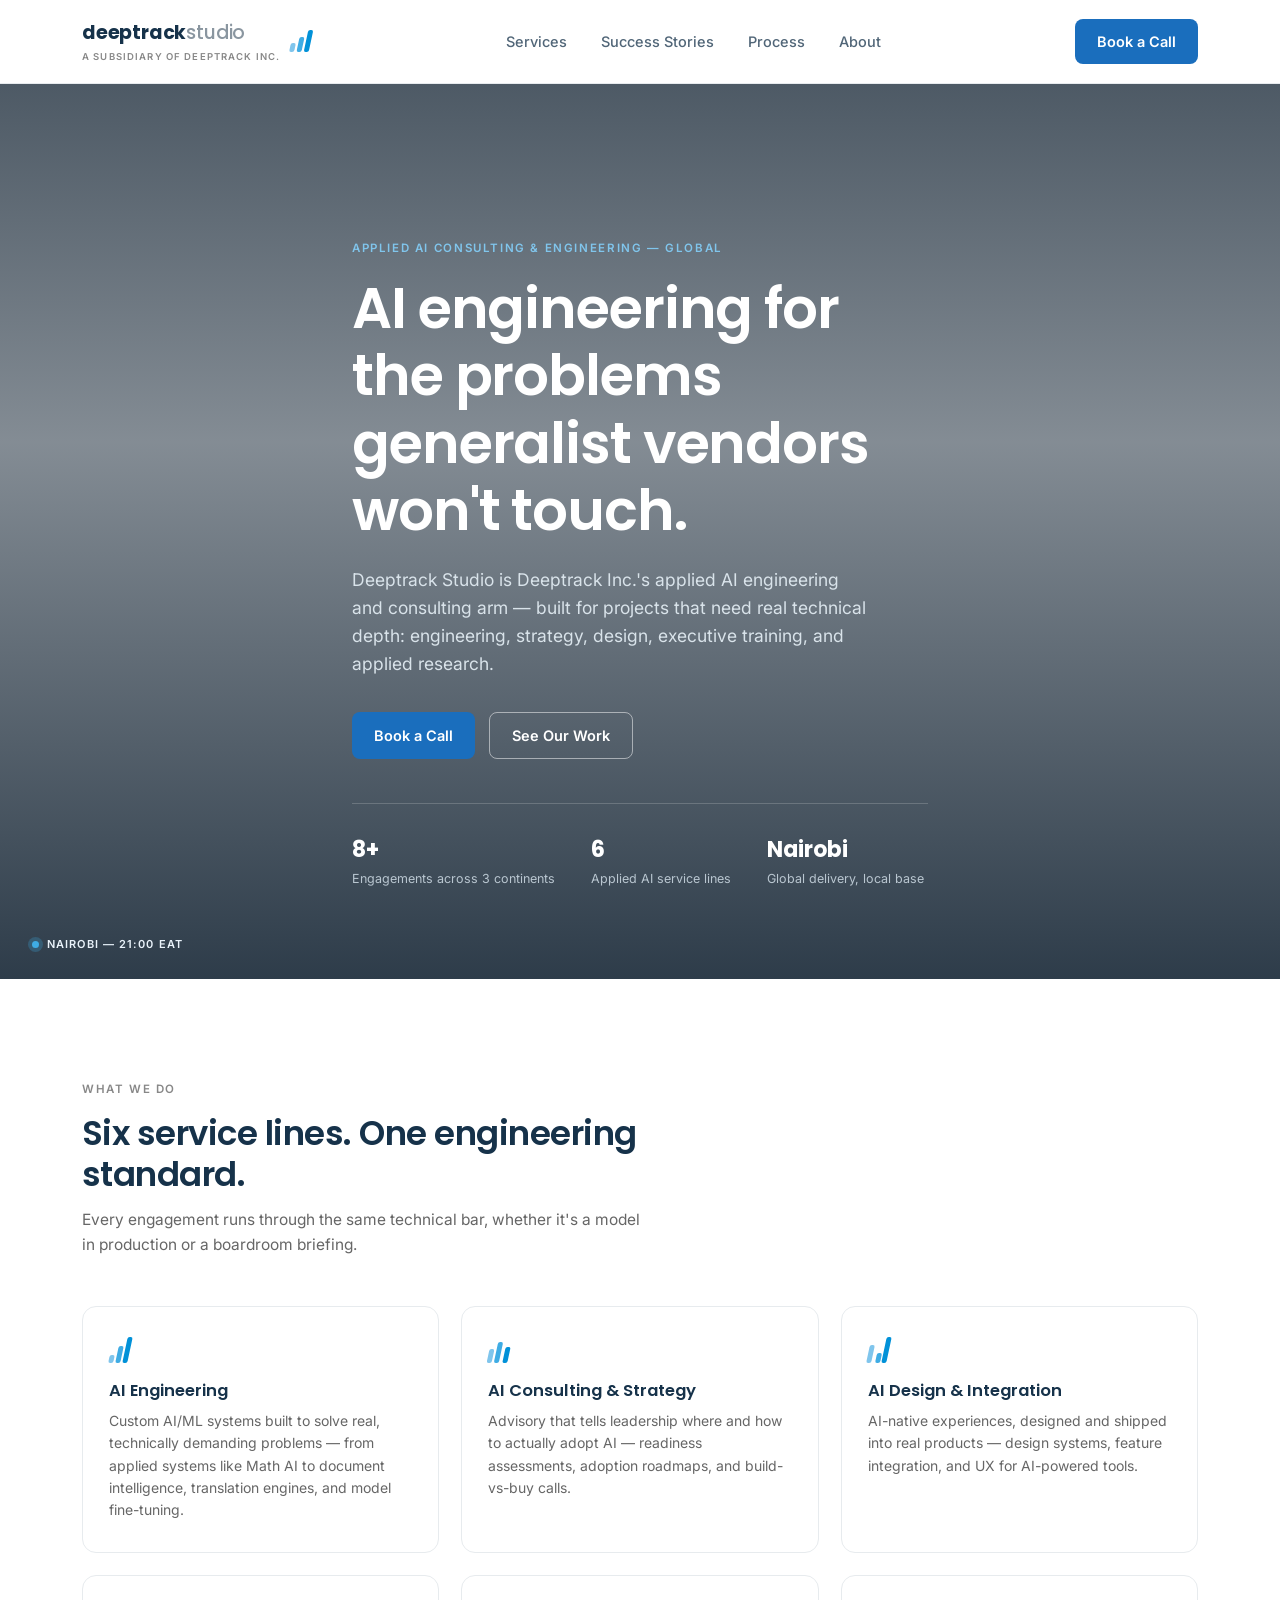
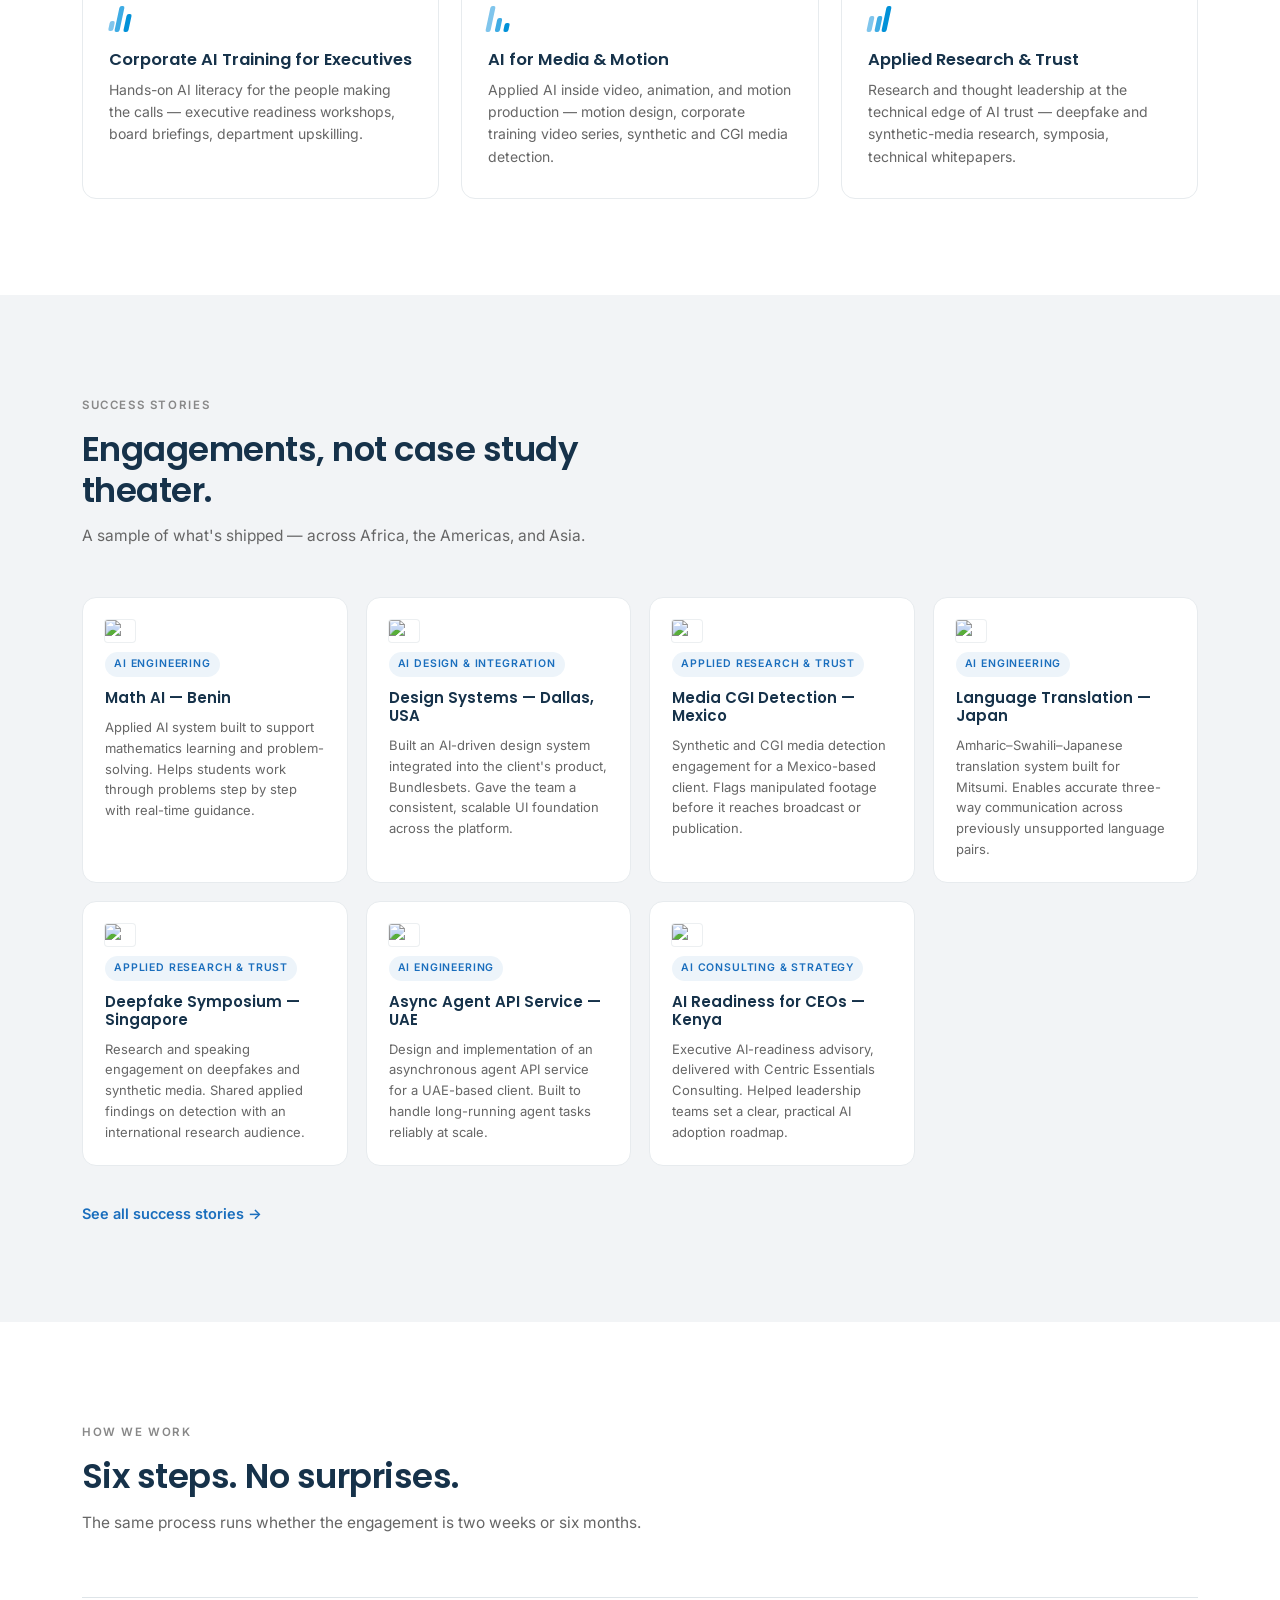
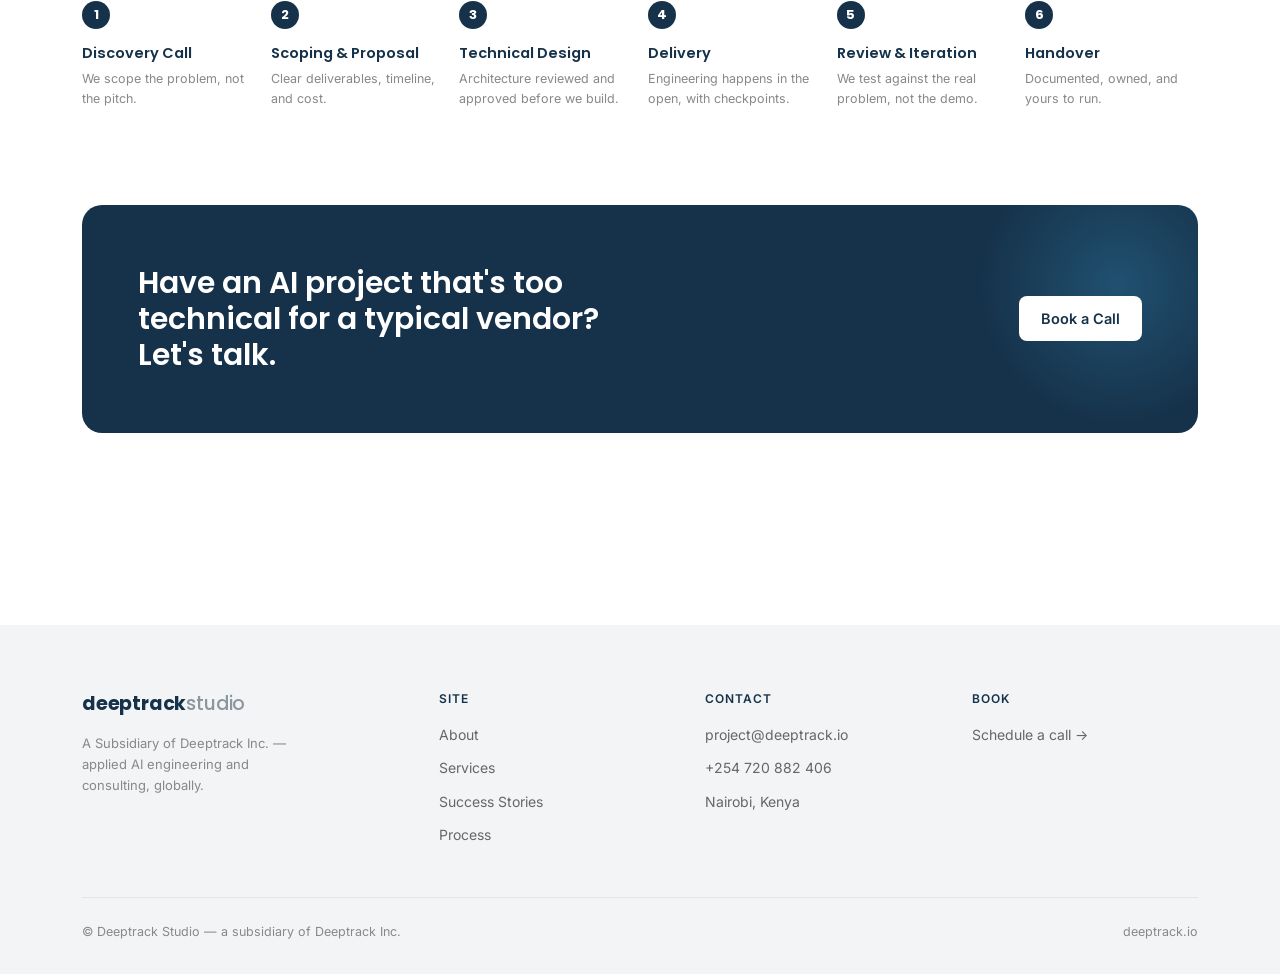
==== index.html @ 64e6440c "Initial Deeptrack Studio site" ====
<!DOCTYPE html>
<html lang="en">
<head>
<meta charset="UTF-8">
<meta name="viewport" content="width=device-width, initial-scale=1.0">
<title>Deeptrack Studio — Applied AI Engineering &amp; Consulting</title>
<link rel="icon" href="data:image/svg+xml,%3Csvg xmlns='http://www.w3.org/2000/svg'/%3E">
<link rel="preconnect" href="https://fonts.googleapis.com">
<link href="https://fonts.googleapis.com/css2?family=Poppins:wght@500;600;700&family=Inter:wght@400;500;600;700&display=swap" rel="stylesheet">
<style>
  :root{
    --navy:#16324A;
    --accent:#1A6EBD;
    --bar-light:#80C5EC;
    --bar-mid:#3FACE4;
    --bar-deep:#0191D8;
    --body-grey:#666666;
    --muted-grey:#888888;
    --tint:#F2F4F6;
    --white:#FFFFFF;
    --radius:14px;
  }
  *{box-sizing:border-box; margin:0; padding:0;}
  html{scroll-behavior:smooth;}
  body{
    font-family:'Inter', sans-serif;
    color:var(--body-grey);
    background:var(--white);
    line-height:1.6;
    -webkit-font-smoothing:antialiased;
  }
  h1,h2,h3,h4{
    font-family:'Poppins', sans-serif;
    color:var(--navy);
    font-weight:600;
    line-height:1.2;
  }
  a{color:inherit; text-decoration:none;}
  img,svg{display:block; max-width:100%;}
  .wrap{max-width:1180px; margin:0 auto; padding:0 32px;}
  .eyebrow{
    font-family:'Inter', sans-serif;
    text-transform:uppercase;
    letter-spacing:0.14em;
    font-size:11.5px;
    font-weight:600;
    color:var(--muted-grey);
  }
  section{scroll-margin-top:90px;}

  /* ===== BAR MARK — signature element ===== */
  .barmark{display:inline-flex; align-items:flex-end; gap:3px; height:22px;}
  .barmark span{width:5px; border-radius:2px; display:block; transform:skewX(-12deg);}
  .barmark span:nth-child(1){height:40%; background:var(--bar-light);}
  .barmark span:nth-child(2){height:68%; background:var(--bar-mid);}
  .barmark span:nth-child(3){height:100%; background:var(--bar-deep);}

  /* ===== NAV ===== */
  header{
    position:sticky; top:0; z-index:50;
    background:rgba(255,255,255,0.9);
    backdrop-filter:blur(10px);
    border-bottom:1px solid #E7EBEE;
  }
  nav{
    display:flex; align-items:center; justify-content:space-between;
    padding:18px 0;
  }
  .logo{display:flex; align-items:center; gap:10px;}
  .logo-text{font-family:'Poppins',sans-serif; font-size:19px; font-weight:700; color:var(--navy); letter-spacing:-0.01em;}
  .logo-text span{font-weight:500; color:#8A96A0;}
  .logo-sub{
    font-size:9.5px; font-weight:600; letter-spacing:0.12em; text-transform:uppercase;
    color:var(--muted-grey); margin-top:1px;
  }
  .logo-stack{display:flex; flex-direction:column;}
  .nav-links{display:flex; align-items:center; gap:34px;}
  .nav-links a{
    font-size:14.5px; font-weight:500; color:var(--navy); opacity:0.75;
    transition:opacity .15s ease;
  }
  .nav-links a:hover{opacity:1;}
  .btn{
    display:inline-flex; align-items:center; justify-content:center;
    padding:11px 22px; border-radius:8px; font-size:14.5px; font-weight:600;
    font-family:'Inter',sans-serif; cursor:pointer; transition:all .15s ease; white-space:nowrap;
  }
  .btn-primary{background:var(--accent); color:#fff;}
  .btn-primary:hover{background:#155a99;}
  .btn-ghost{background:transparent; color:var(--navy); border:1.5px solid #D3DAE0;}
  .btn-ghost:hover{border-color:var(--accent); color:var(--accent);}
  .btn-on-navy{background:var(--white); color:var(--navy);}
  .btn-on-navy:hover{background:var(--bar-light);}

  /* ===== HERO ===== */
  .hero{
    position:relative; overflow:hidden;
    min-height:88vh;
    display:flex; align-items:center;
    padding:150px 0 90px;
  }
  .hero-bg-video{
    position:absolute; inset:0; width:100%; height:100%;
    object-fit:cover; z-index:0;
  }
  .hero-overlay{
    position:absolute; inset:0; z-index:1;
    background:linear-gradient(180deg, rgba(9,26,42,0.72) 0%, rgba(9,26,42,0.5) 40%, rgba(9,26,42,0.85) 100%);
  }
  .hero-content{position:relative; z-index:2; max-width:640px;}
  .hero .eyebrow{color:var(--bar-light);}
  .hero h1{
    font-size:clamp(34px, 4.4vw, 56px);
    letter-spacing:-0.02em;
    margin:16px 0 22px;
    color:#FFFFFF;
  }
  .hero p.lede{
    font-size:17.5px; color:#D9E3EA; max-width:520px; margin-bottom:34px;
  }
  .hero-ctas{display:flex; gap:14px; margin-bottom:44px;}
  .hero-stats{display:flex; gap:36px; padding-top:28px; border-top:1px solid rgba(255,255,255,0.18);}
  .hero-stats div{display:flex; flex-direction:column;}
  .hero-stats strong{font-family:'Poppins',sans-serif; font-size:22px; color:#FFFFFF; font-weight:700;}
  .hero-stats span{font-size:12.5px; color:#B9C6D0; margin-top:2px;}
  .hero .btn-ghost{border-color:rgba(255,255,255,0.5); color:#FFFFFF;}
  .hero .btn-ghost:hover{border-color:var(--bar-light); color:var(--bar-light);}

  .signal-caption{
    position:absolute; left:32px; bottom:26px; z-index:2;
    display:flex; align-items:center; gap:8px;
  }
  .signal-caption .dot{
    width:7px; height:7px; border-radius:50%; background:#3FACE4;
    box-shadow:0 0 0 4px rgba(63,172,228,0.25);
  }
  .signal-caption span{
    font-family:'Inter',sans-serif; font-size:11px; font-weight:600; letter-spacing:0.1em;
    color:#EAF3FB; text-transform:uppercase;
  }

  /* ===== SECTION HEADERS ===== */
  .section-head{max-width:560px; margin-bottom:48px;}
  .section-head h2{font-size:clamp(26px,3vw,34px); margin-top:12px; letter-spacing:-0.015em;}
  .section-head p{font-size:15.5px; color:var(--body-grey); margin-top:14px;}
  .section-pad{padding:96px 0;}
  .bg-tint{background:var(--tint);}

  /* ===== SERVICES ===== */
  .services-grid{
    display:grid; grid-template-columns:repeat(3, 1fr); gap:22px;
  }
  .service-card{
    background:var(--white); border:1px solid #E7EBEE; border-radius:var(--radius);
    padding:30px 26px; transition:transform .18s ease, box-shadow .18s ease, border-color .18s ease;
  }
  .service-card:hover{
    transform:translateY(-3px);
    box-shadow:0 16px 30px -18px rgba(22,50,74,0.25);
    border-color:#D3DAE0;
  }
  .service-card .barmark{height:26px; margin-bottom:18px;}
  .service-card h3{font-size:16.5px; margin-bottom:9px;}
  .service-card p{font-size:14px; color:var(--body-grey);}

  /* ===== SUCCESS STORIES STRIP ===== */
  .stories-strip{
    display:grid; grid-template-columns:repeat(auto-fit, minmax(210px,1fr)); gap:18px;
  }
  .story-card{
    background:var(--white); border-radius:var(--radius); border:1px solid #E7EBEE;
    padding:22px; display:flex; flex-direction:column; gap:10px;
  }
  .story-flag{display:flex; align-items:center;}
  .story-flag img{
    width:30px; height:22px; object-fit:cover; border-radius:3px;
    box-shadow:0 0 0 1px rgba(22,50,74,0.08);
  }
  .story-tag{
    font-size:10.5px; font-weight:600; text-transform:uppercase; letter-spacing:0.08em;
    color:var(--accent); background:rgba(26,110,189,0.08); padding:4px 9px; border-radius:20px;
    display:inline-block; width:fit-content;
  }
  .story-card h4{font-size:15px; margin-top:2px;}
  .story-card p{font-size:13px; color:var(--body-grey);}
  .stories-link{
    display:inline-flex; align-items:center; gap:6px; margin-top:36px;
    font-size:14.5px; font-weight:600; color:var(--accent);
  }

  /* ===== PROCESS ===== */
  .process-strip{
    display:grid; grid-template-columns:repeat(6,1fr); gap:16px;
  }
  .process-step{position:relative; padding-top:18px;}
  .process-step .num{
    font-family:'Poppins',sans-serif; font-weight:700; font-size:13px; color:var(--white);
    background:var(--navy); width:28px; height:28px; border-radius:50%;
    display:flex; align-items:center; justify-content:center; margin-bottom:16px;
  }
  .process-step h4{font-size:14.5px; margin-bottom:6px;}
  .process-step p{font-size:12.5px; color:var(--muted-grey);}
  .process-track{
    position:relative;
  }
  .process-track::before{
    content:''; position:absolute; top:14px; left:0; right:0; height:1px; background:#DEE4E8;
  }

  /* ===== CLOSING CTA ===== */
  .cta-band{
    background:var(--navy); border-radius:20px; padding:60px 56px;
    display:flex; align-items:center; justify-content:space-between; gap:32px;
    position:relative; overflow:hidden;
  }
  .cta-band::after{
    content:''; position:absolute; right:-60px; top:-60px; width:280px; height:280px;
    background:radial-gradient(circle, rgba(63,172,228,0.25), transparent 70%);
  }
  .cta-band h2{color:#fff; font-size:clamp(22px,2.6vw,30px); max-width:520px; position:relative; z-index:1;}
  .cta-band .btn{position:relative; z-index:1; flex-shrink:0;}

  /* ===== FOOTER ===== */
  footer{background:var(--tint); padding:64px 0 32px; margin-top:96px;}
  .footer-grid{
    display:grid; grid-template-columns:1.4fr 1fr 1fr 1fr; gap:40px; padding-bottom:40px;
  }
  .footer-col h5{
    font-size:12px; font-weight:600; color:var(--navy); text-transform:uppercase; letter-spacing:0.08em; margin-bottom:16px;
  }
  .footer-col a{display:block; font-size:14px; color:var(--body-grey); margin-bottom:11px;}
  .footer-col a:hover{color:var(--accent);}
  .footer-tagline{font-size:13px; color:var(--muted-grey); margin-top:14px; max-width:220px;}
  .footer-bottom{
    border-top:1px solid #E1E6EA; padding-top:24px; display:flex; justify-content:space-between;
    font-size:12.5px; color:var(--muted-grey);
  }

  @media (max-width:900px){
    .hero{min-height:640px; padding:120px 0 70px;}
    .services-grid{grid-template-columns:repeat(2,1fr);}
    .stories-strip{grid-template-columns:repeat(2,1fr);}
    .process-strip{grid-template-columns:repeat(3,1fr); row-gap:32px;}
    .process-track::before{display:none;}
    .footer-grid{grid-template-columns:1fr 1fr;}
    .nav-links{display:none;}
  }
  @media (max-width:560px){
    .services-grid, .stories-strip{grid-template-columns:1fr;}
    .process-strip{grid-template-columns:1fr 1fr;}
    .cta-band{flex-direction:column; text-align:left; padding:44px 30px;}
    .hero-stats{flex-wrap:wrap; row-gap:18px;}
    .footer-grid{grid-template-columns:1fr;}
    .footer-bottom{flex-direction:column; gap:8px;}
  }
</style>
</head>
<body>

<header>
  <div class="wrap">
    <nav>
      <div class="logo">
        <div class="logo-stack">
          <div class="logo-text">deeptrack<span>studio</span></div>
          <div class="logo-sub">A Subsidiary of Deeptrack Inc.</div>
        </div>
        <span class="barmark"><span></span><span></span><span></span></span>
      </div>
      <div class="nav-links">
        <a href="#services">Services</a>
        <a href="#stories">Success Stories</a>
        <a href="#process">Process</a>
        <a href="#about">About</a>
      </div>
      <a href="#" class="btn btn-primary">Book a Call</a>
    </nav>
  </div>
</header>

<section class="hero">
  <video class="hero-bg-video" autoplay muted loop playsinline>
    <source src="assets/Elodin.mp4" type="video/mp4">
  </video>
  <div class="hero-overlay"></div>

  <div class="wrap hero-content">
    <span class="eyebrow">Applied AI Consulting &amp; Engineering — Global</span>
    <h1>AI engineering for the problems generalist vendors won't touch.</h1>
    <p class="lede">Deeptrack Studio is Deeptrack Inc.'s applied AI engineering and consulting arm — built for projects that need real technical depth: engineering, strategy, design, executive training, and applied research.</p>
    <div class="hero-ctas">
      <a href="#" class="btn btn-primary">Book a Call</a>
      <a href="#stories" class="btn btn-ghost">See Our Work</a>
    </div>
    <div class="hero-stats">
      <div><strong>8+</strong><span>Engagements across 3 continents</span></div>
      <div><strong>6</strong><span>Applied AI service lines</span></div>
      <div><strong>Nairobi</strong><span>Global delivery, local base</span></div>
    </div>
  </div>

  <div class="signal-caption">
    <span class="dot"></span>
    <span>Nairobi — 21:00 EAT</span>
  </div>
</section>

<section id="services" class="section-pad">
  <div class="wrap">
    <div class="section-head">
      <span class="eyebrow">What We Do</span>
      <h2>Six service lines. One engineering standard.</h2>
      <p>Every engagement runs through the same technical bar, whether it's a model in production or a boardroom briefing.</p>
    </div>
    <div class="services-grid">

      <div class="service-card">
        <span class="barmark" style="height:26px;"><span style="height:30%"></span><span style="height:65%"></span><span style="height:100%"></span></span>
        <h3>AI Engineering</h3>
        <p>Custom AI/ML systems built to solve real, technically demanding problems — from applied systems like Math AI to document intelligence, translation engines, and model fine-tuning.</p>
      </div>

      <div class="service-card">
        <span class="barmark" style="height:26px;"><span style="height:55%"></span><span style="height:80%"></span><span style="height:60%"></span></span>
        <h3>AI Consulting &amp; Strategy</h3>
        <p>Advisory that tells leadership where and how to actually adopt AI — readiness assessments, adoption roadmaps, and build-vs-buy calls.</p>
      </div>

      <div class="service-card">
        <span class="barmark" style="height:26px;"><span style="height:70%"></span><span style="height:40%"></span><span style="height:100%"></span></span>
        <h3>AI Design &amp; Integration</h3>
        <p>AI-native experiences, designed and shipped into real products — design systems, feature integration, and UX for AI-powered tools.</p>
      </div>

      <div class="service-card">
        <span class="barmark" style="height:26px;"><span style="height:40%"></span><span style="height:100%"></span><span style="height:70%"></span></span>
        <h3>Corporate AI Training for Executives</h3>
        <p>Hands-on AI literacy for the people making the calls — executive readiness workshops, board briefings, department upskilling.</p>
      </div>

      <div class="service-card">
        <span class="barmark" style="height:26px;"><span style="height:100%"></span><span style="height:55%"></span><span style="height:35%"></span></span>
        <h3>AI for Media &amp; Motion</h3>
        <p>Applied AI inside video, animation, and motion production — motion design, corporate training video series, synthetic and CGI media detection.</p>
      </div>

      <div class="service-card">
        <span class="barmark" style="height:26px;"><span style="height:60%"></span><span style="height:60%"></span><span style="height:100%"></span></span>
        <h3>Applied Research &amp; Trust</h3>
        <p>Research and thought leadership at the technical edge of AI trust — deepfake and synthetic-media research, symposia, technical whitepapers.</p>
      </div>

    </div>
  </div>
</section>

<section id="stories" class="section-pad bg-tint">
  <div class="wrap">
    <div class="section-head">
      <span class="eyebrow">Success Stories</span>
      <h2>Engagements, not case study theater.</h2>
      <p>A sample of what's shipped — across Africa, the Americas, and Asia.</p>
    </div>
    <div class="stories-strip">

      <div class="story-card">
        <span class="story-flag"><img src="https://flagcdn.com/60x45/bj.png" alt="Benin flag"></span>
        <span class="story-tag">AI Engineering</span>
        <h4>Math AI — Benin</h4>
        <p>Applied AI system built to support mathematics learning and problem-solving. Helps students work through problems step by step with real-time guidance.</p>
      </div>

      <div class="story-card">
        <span class="story-flag"><img src="https://flagcdn.com/60x45/us.png" alt="United States flag"></span>
        <span class="story-tag">AI Design &amp; Integration</span>
        <h4>Design Systems — Dallas, USA</h4>
        <p>Built an AI-driven design system integrated into the client's product, Bundlesbets. Gave the team a consistent, scalable UI foundation across the platform.</p>
      </div>

      <div class="story-card">
        <span class="story-flag"><img src="https://flagcdn.com/60x45/mx.png" alt="Mexico flag"></span>
        <span class="story-tag">Applied Research &amp; Trust</span>
        <h4>Media CGI Detection — Mexico</h4>
        <p>Synthetic and CGI media detection engagement for a Mexico-based client. Flags manipulated footage before it reaches broadcast or publication.</p>
      </div>

      <div class="story-card">
        <span class="story-flag"><img src="https://flagcdn.com/60x45/jp.png" alt="Japan flag"></span>
        <span class="story-tag">AI Engineering</span>
        <h4>Language Translation — Japan</h4>
        <p>Amharic–Swahili–Japanese translation system built for Mitsumi. Enables accurate three-way communication across previously unsupported language pairs.</p>
      </div>

      <div class="story-card">
        <span class="story-flag"><img src="https://flagcdn.com/60x45/sg.png" alt="Singapore flag"></span>
        <span class="story-tag">Applied Research &amp; Trust</span>
        <h4>Deepfake Symposium — Singapore</h4>
        <p>Research and speaking engagement on deepfakes and synthetic media. Shared applied findings on detection with an international research audience.</p>
      </div>

      <div class="story-card">
        <span class="story-flag"><img src="https://flagcdn.com/60x45/ae.png" alt="United Arab Emirates flag"></span>
        <span class="story-tag">AI Engineering</span>
        <h4>Async Agent API Service — UAE</h4>
        <p>Design and implementation of an asynchronous agent API service for a UAE-based client. Built to handle long-running agent tasks reliably at scale.</p>
      </div>

      <div class="story-card">
        <span class="story-flag"><img src="https://flagcdn.com/60x45/ke.png" alt="Kenya flag"></span>
        <span class="story-tag">AI Consulting &amp; Strategy</span>
        <h4>AI Readiness for CEOs — Kenya</h4>
        <p>Executive AI-readiness advisory, delivered with Centric Essentials Consulting. Helped leadership teams set a clear, practical AI adoption roadmap.</p>
      </div>

    </div>
    <a href="#" class="stories-link">See all success stories →</a>
  </div>
</section>

<section id="process" class="section-pad">
  <div class="wrap">
    <div class="section-head">
      <span class="eyebrow">How We Work</span>
      <h2>Six steps. No surprises.</h2>
      <p>The same process runs whether the engagement is two weeks or six months.</p>
    </div>
    <div class="process-strip process-track">
      <div class="process-step"><div class="num">1</div><h4>Discovery Call</h4><p>We scope the problem, not the pitch.</p></div>
      <div class="process-step"><div class="num">2</div><h4>Scoping &amp; Proposal</h4><p>Clear deliverables, timeline, and cost.</p></div>
      <div class="process-step"><div class="num">3</div><h4>Technical Design</h4><p>Architecture reviewed and approved before we build.</p></div>
      <div class="process-step"><div class="num">4</div><h4>Delivery</h4><p>Engineering happens in the open, with checkpoints.</p></div>
      <div class="process-step"><div class="num">5</div><h4>Review &amp; Iteration</h4><p>We test against the real problem, not the demo.</p></div>
      <div class="process-step"><div class="num">6</div><h4>Handover</h4><p>Documented, owned, and yours to run.</p></div>
    </div>
  </div>
</section>

<section class="section-pad" style="padding-top:0;">
  <div class="wrap">
    <div class="cta-band">
      <h2>Have an AI project that's too technical for a typical vendor? Let's talk.</h2>
      <a href="#" class="btn btn-on-navy">Book a Call</a>
    </div>
  </div>
</section>

<footer>
  <div class="wrap">
    <div class="footer-grid">
      <div class="footer-col">
        <div class="logo-text">deeptrack<span>studio</span></div>
        <p class="footer-tagline">A Subsidiary of Deeptrack Inc. — applied AI engineering and consulting, globally.</p>
      </div>
      <div class="footer-col">
        <h5>Site</h5>
        <a href="#about">About</a>
        <a href="#services">Services</a>
        <a href="#stories">Success Stories</a>
        <a href="#process">Process</a>
      </div>
      <div class="footer-col">
        <h5>Contact</h5>
        <a href="mailto:project@deeptrack.io">project@deeptrack.io</a>
        <a href="tel:+254720882406">+254 720 882 406</a>
        <a href="#">Nairobi, Kenya</a>
      </div>
      <div class="footer-col">
        <h5>Book</h5>
        <a href="#">Schedule a call →</a>
      </div>
    </div>
    <div class="footer-bottom">
      <span>© Deeptrack Studio — a subsidiary of Deeptrack Inc.</span>
      <span>deeptrack.io</span>
    </div>
  </div>
</footer>

</body>
</html>
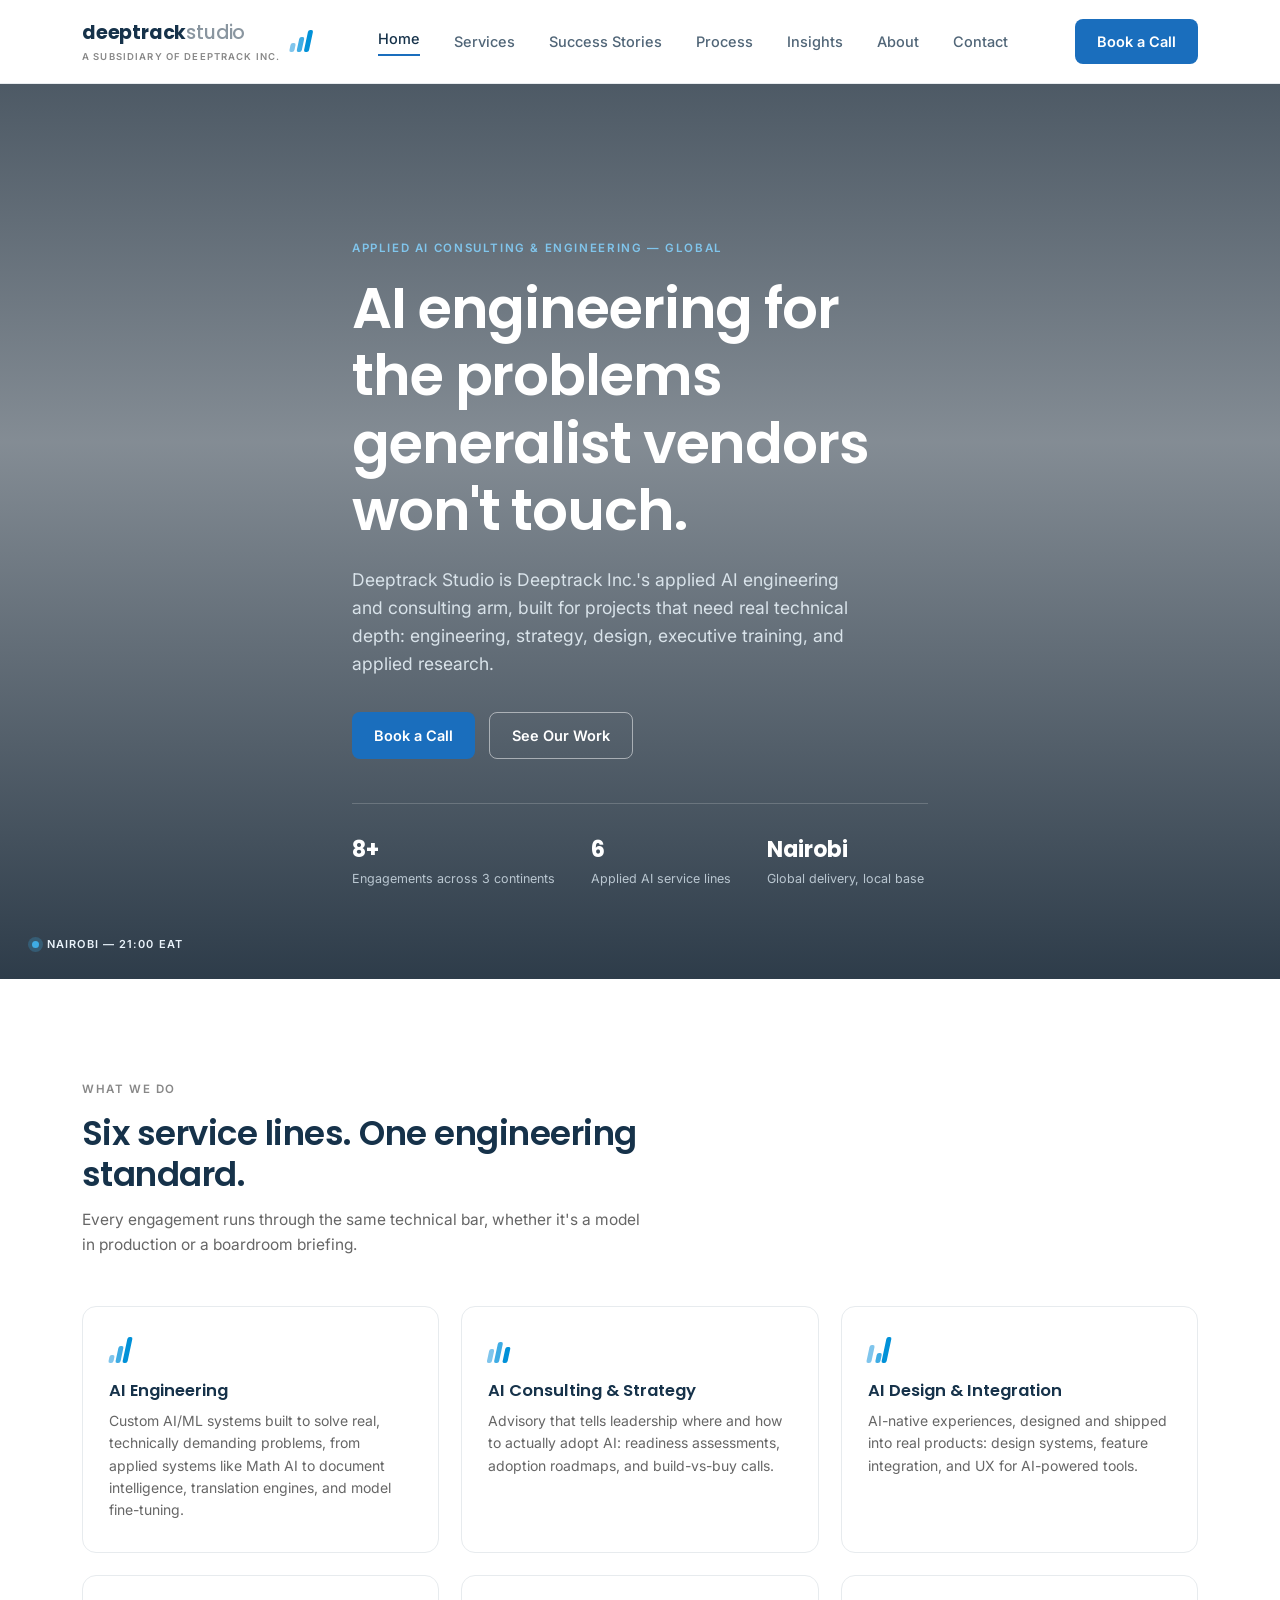
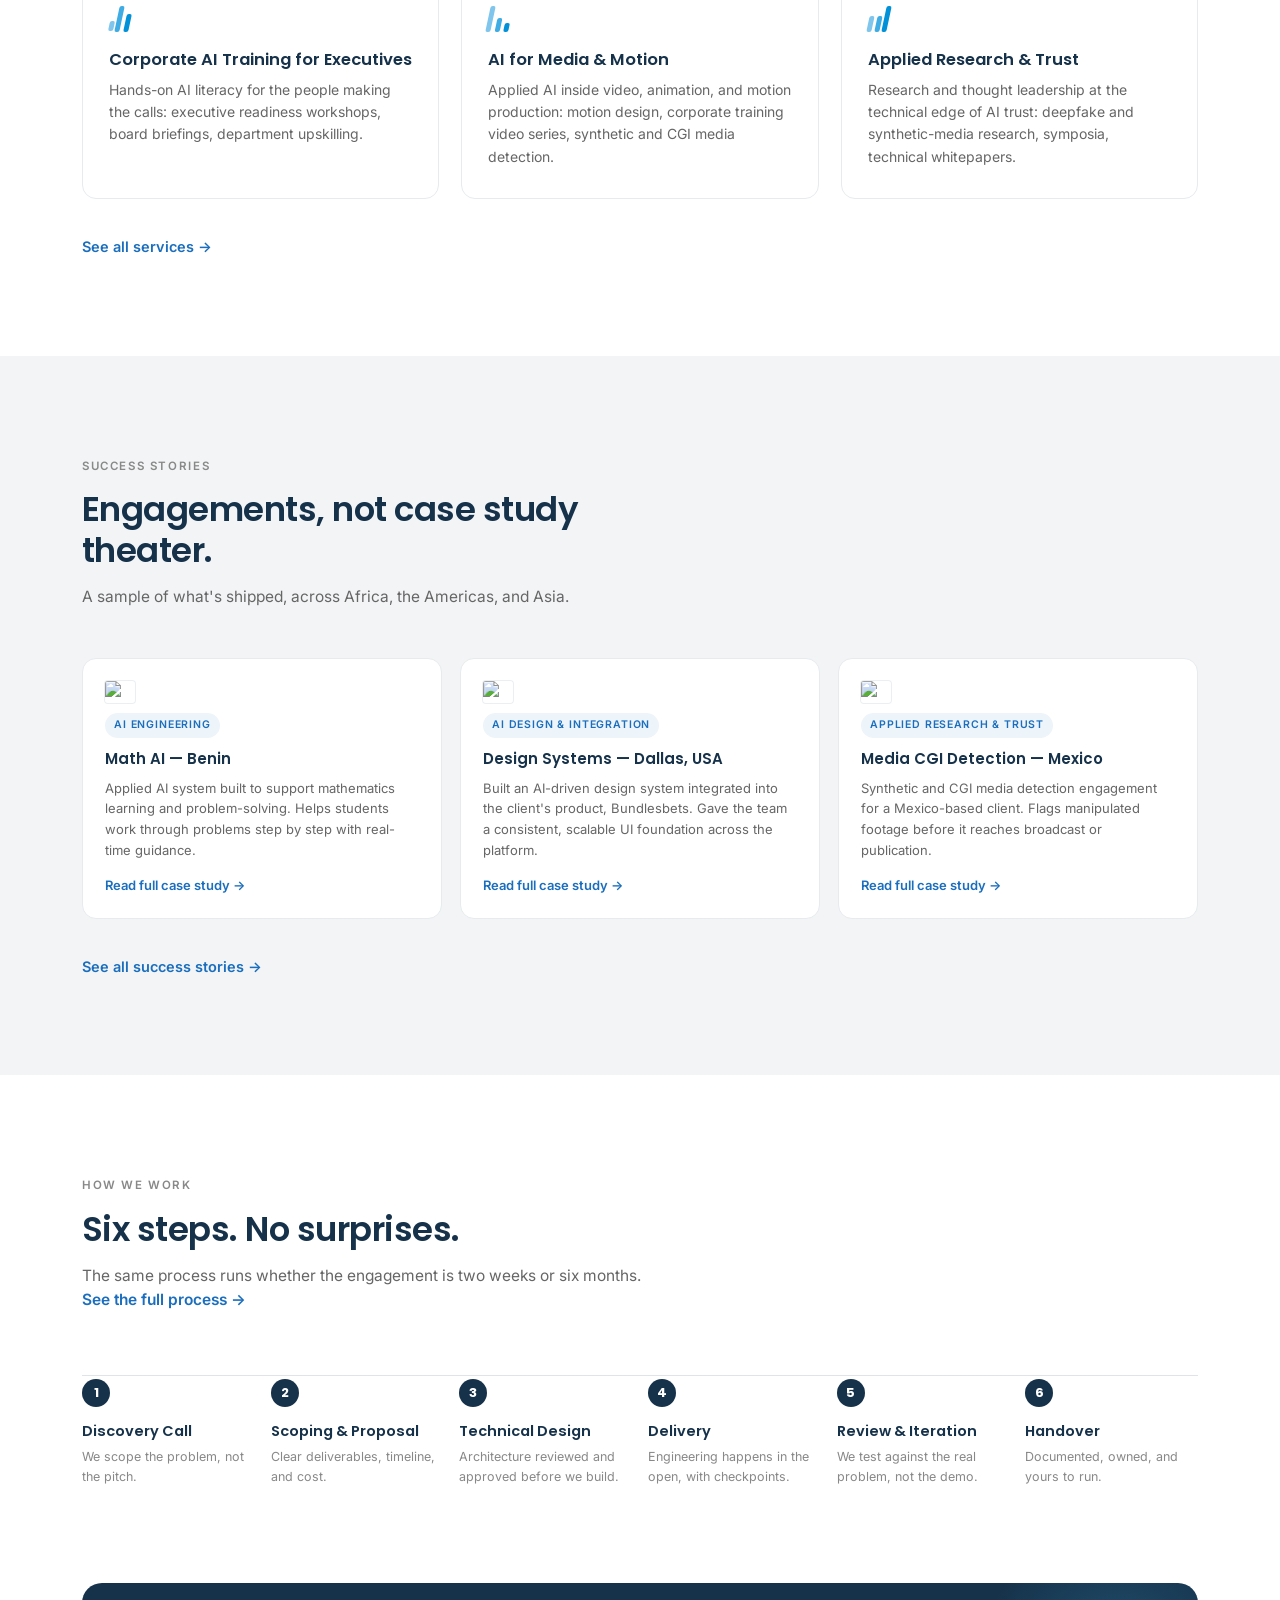
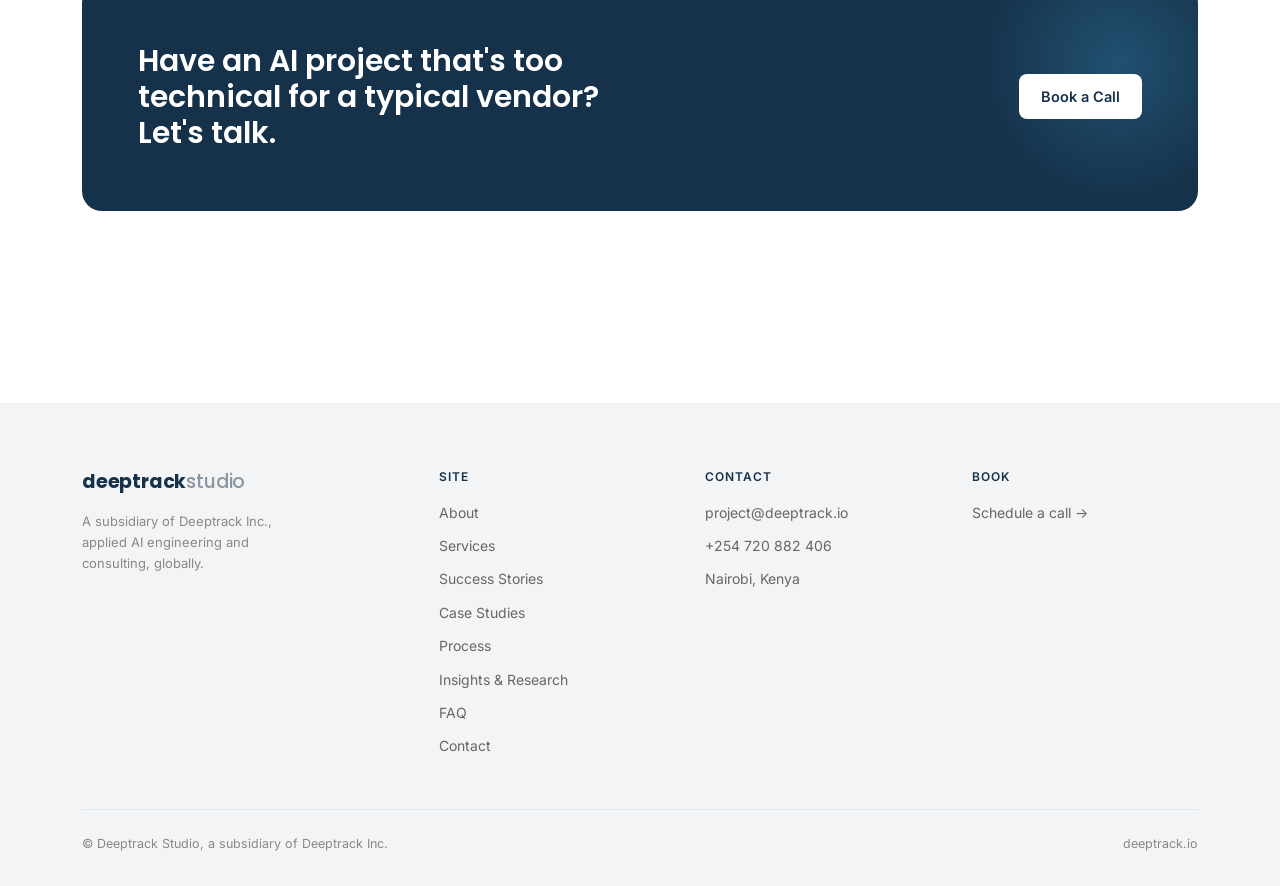
==== commit 843d1e74: "Multi-page rebuild: real pages, fixed favicon/video paths, dead CTAs wired to Calendly" ====
--- a/index.html
+++ b/index.html
@@ -3,277 +3,48 @@
 <head>
 <meta charset="UTF-8">
 <meta name="viewport" content="width=device-width, initial-scale=1.0">
-<title>Deeptrack Studio — Applied AI Engineering &amp; Consulting</title>
-<link rel="icon" href="data:image/svg+xml,%3Csvg xmlns='http://www.w3.org/2000/svg'/%3E">
+<title>Deeptrack Studio | Applied AI Engineering & Consulting</title>
+<meta name="description" content="Deeptrack Studio is Deeptrack Inc.'s applied AI engineering and consulting arm. We take on projects that need real technical depth: custom AI/ML systems, adoption strategy, product design, executive training, and applied research.">
+<meta property="og:type" content="website">
+<meta property="og:title" content="Deeptrack Studio | Applied AI Engineering & Consulting">
+<meta property="og:description" content="Deeptrack Studio is Deeptrack Inc.'s applied AI engineering and consulting arm. We take on projects that need real technical depth: custom AI/ML systems, adoption strategy, product design, executive training, and applied research.">
+<meta property="og:image" content="https://studio.deeptrack.io/assets/android-chrome-512x512.png">
+<meta property="og:url" content="https://studio.deeptrack.io/index.html">
+<meta name="twitter:card" content="summary">
+<meta name="twitter:title" content="Deeptrack Studio | Applied AI Engineering & Consulting">
+<meta name="twitter:description" content="Deeptrack Studio is Deeptrack Inc.'s applied AI engineering and consulting arm. We take on projects that need real technical depth: custom AI/ML systems, adoption strategy, product design, executive training, and applied research.">
+<meta name="twitter:image" content="https://studio.deeptrack.io/assets/android-chrome-512x512.png">
 <link rel="preconnect" href="https://fonts.googleapis.com">
 <link href="https://fonts.googleapis.com/css2?family=Poppins:wght@500;600;700&family=Inter:wght@400;500;600;700&display=swap" rel="stylesheet">
-<style>
-  :root{
-    --navy:#16324A;
-    --accent:#1A6EBD;
-    --bar-light:#80C5EC;
-    --bar-mid:#3FACE4;
-    --bar-deep:#0191D8;
-    --body-grey:#666666;
-    --muted-grey:#888888;
-    --tint:#F2F4F6;
-    --white:#FFFFFF;
-    --radius:14px;
-  }
-  *{box-sizing:border-box; margin:0; padding:0;}
-  html{scroll-behavior:smooth;}
-  body{
-    font-family:'Inter', sans-serif;
-    color:var(--body-grey);
-    background:var(--white);
-    line-height:1.6;
-    -webkit-font-smoothing:antialiased;
-  }
-  h1,h2,h3,h4{
-    font-family:'Poppins', sans-serif;
-    color:var(--navy);
-    font-weight:600;
-    line-height:1.2;
-  }
-  a{color:inherit; text-decoration:none;}
-  img,svg{display:block; max-width:100%;}
-  .wrap{max-width:1180px; margin:0 auto; padding:0 32px;}
-  .eyebrow{
-    font-family:'Inter', sans-serif;
-    text-transform:uppercase;
-    letter-spacing:0.14em;
-    font-size:11.5px;
-    font-weight:600;
-    color:var(--muted-grey);
-  }
-  section{scroll-margin-top:90px;}
-
-  /* ===== BAR MARK — signature element ===== */
-  .barmark{display:inline-flex; align-items:flex-end; gap:3px; height:22px;}
-  .barmark span{width:5px; border-radius:2px; display:block; transform:skewX(-12deg);}
-  .barmark span:nth-child(1){height:40%; background:var(--bar-light);}
-  .barmark span:nth-child(2){height:68%; background:var(--bar-mid);}
-  .barmark span:nth-child(3){height:100%; background:var(--bar-deep);}
-
-  /* ===== NAV ===== */
-  header{
-    position:sticky; top:0; z-index:50;
-    background:rgba(255,255,255,0.9);
-    backdrop-filter:blur(10px);
-    border-bottom:1px solid #E7EBEE;
-  }
-  nav{
-    display:flex; align-items:center; justify-content:space-between;
-    padding:18px 0;
-  }
-  .logo{display:flex; align-items:center; gap:10px;}
-  .logo-text{font-family:'Poppins',sans-serif; font-size:19px; font-weight:700; color:var(--navy); letter-spacing:-0.01em;}
-  .logo-text span{font-weight:500; color:#8A96A0;}
-  .logo-sub{
-    font-size:9.5px; font-weight:600; letter-spacing:0.12em; text-transform:uppercase;
-    color:var(--muted-grey); margin-top:1px;
-  }
-  .logo-stack{display:flex; flex-direction:column;}
-  .nav-links{display:flex; align-items:center; gap:34px;}
-  .nav-links a{
-    font-size:14.5px; font-weight:500; color:var(--navy); opacity:0.75;
-    transition:opacity .15s ease;
-  }
-  .nav-links a:hover{opacity:1;}
-  .btn{
-    display:inline-flex; align-items:center; justify-content:center;
-    padding:11px 22px; border-radius:8px; font-size:14.5px; font-weight:600;
-    font-family:'Inter',sans-serif; cursor:pointer; transition:all .15s ease; white-space:nowrap;
-  }
-  .btn-primary{background:var(--accent); color:#fff;}
-  .btn-primary:hover{background:#155a99;}
-  .btn-ghost{background:transparent; color:var(--navy); border:1.5px solid #D3DAE0;}
-  .btn-ghost:hover{border-color:var(--accent); color:var(--accent);}
-  .btn-on-navy{background:var(--white); color:var(--navy);}
-  .btn-on-navy:hover{background:var(--bar-light);}
-
-  /* ===== HERO ===== */
-  .hero{
-    position:relative; overflow:hidden;
-    min-height:88vh;
-    display:flex; align-items:center;
-    padding:150px 0 90px;
-  }
-  .hero-bg-video{
-    position:absolute; inset:0; width:100%; height:100%;
-    object-fit:cover; z-index:0;
-  }
-  .hero-overlay{
-    position:absolute; inset:0; z-index:1;
-    background:linear-gradient(180deg, rgba(9,26,42,0.72) 0%, rgba(9,26,42,0.5) 40%, rgba(9,26,42,0.85) 100%);
-  }
-  .hero-content{position:relative; z-index:2; max-width:640px;}
-  .hero .eyebrow{color:var(--bar-light);}
-  .hero h1{
-    font-size:clamp(34px, 4.4vw, 56px);
-    letter-spacing:-0.02em;
-    margin:16px 0 22px;
-    color:#FFFFFF;
-  }
-  .hero p.lede{
-    font-size:17.5px; color:#D9E3EA; max-width:520px; margin-bottom:34px;
-  }
-  .hero-ctas{display:flex; gap:14px; margin-bottom:44px;}
-  .hero-stats{display:flex; gap:36px; padding-top:28px; border-top:1px solid rgba(255,255,255,0.18);}
-  .hero-stats div{display:flex; flex-direction:column;}
-  .hero-stats strong{font-family:'Poppins',sans-serif; font-size:22px; color:#FFFFFF; font-weight:700;}
-  .hero-stats span{font-size:12.5px; color:#B9C6D0; margin-top:2px;}
-  .hero .btn-ghost{border-color:rgba(255,255,255,0.5); color:#FFFFFF;}
-  .hero .btn-ghost:hover{border-color:var(--bar-light); color:var(--bar-light);}
-
-  .signal-caption{
-    position:absolute; left:32px; bottom:26px; z-index:2;
-    display:flex; align-items:center; gap:8px;
-  }
-  .signal-caption .dot{
-    width:7px; height:7px; border-radius:50%; background:#3FACE4;
-    box-shadow:0 0 0 4px rgba(63,172,228,0.25);
-  }
-  .signal-caption span{
-    font-family:'Inter',sans-serif; font-size:11px; font-weight:600; letter-spacing:0.1em;
-    color:#EAF3FB; text-transform:uppercase;
-  }
-
-  /* ===== SECTION HEADERS ===== */
-  .section-head{max-width:560px; margin-bottom:48px;}
-  .section-head h2{font-size:clamp(26px,3vw,34px); margin-top:12px; letter-spacing:-0.015em;}
-  .section-head p{font-size:15.5px; color:var(--body-grey); margin-top:14px;}
-  .section-pad{padding:96px 0;}
-  .bg-tint{background:var(--tint);}
-
-  /* ===== SERVICES ===== */
-  .services-grid{
-    display:grid; grid-template-columns:repeat(3, 1fr); gap:22px;
-  }
-  .service-card{
-    background:var(--white); border:1px solid #E7EBEE; border-radius:var(--radius);
-    padding:30px 26px; transition:transform .18s ease, box-shadow .18s ease, border-color .18s ease;
-  }
-  .service-card:hover{
-    transform:translateY(-3px);
-    box-shadow:0 16px 30px -18px rgba(22,50,74,0.25);
-    border-color:#D3DAE0;
-  }
-  .service-card .barmark{height:26px; margin-bottom:18px;}
-  .service-card h3{font-size:16.5px; margin-bottom:9px;}
-  .service-card p{font-size:14px; color:var(--body-grey);}
-
-  /* ===== SUCCESS STORIES STRIP ===== */
-  .stories-strip{
-    display:grid; grid-template-columns:repeat(auto-fit, minmax(210px,1fr)); gap:18px;
-  }
-  .story-card{
-    background:var(--white); border-radius:var(--radius); border:1px solid #E7EBEE;
-    padding:22px; display:flex; flex-direction:column; gap:10px;
-  }
-  .story-flag{display:flex; align-items:center;}
-  .story-flag img{
-    width:30px; height:22px; object-fit:cover; border-radius:3px;
-    box-shadow:0 0 0 1px rgba(22,50,74,0.08);
-  }
-  .story-tag{
-    font-size:10.5px; font-weight:600; text-transform:uppercase; letter-spacing:0.08em;
-    color:var(--accent); background:rgba(26,110,189,0.08); padding:4px 9px; border-radius:20px;
-    display:inline-block; width:fit-content;
-  }
-  .story-card h4{font-size:15px; margin-top:2px;}
-  .story-card p{font-size:13px; color:var(--body-grey);}
-  .stories-link{
-    display:inline-flex; align-items:center; gap:6px; margin-top:36px;
-    font-size:14.5px; font-weight:600; color:var(--accent);
-  }
-
-  /* ===== PROCESS ===== */
-  .process-strip{
-    display:grid; grid-template-columns:repeat(6,1fr); gap:16px;
-  }
-  .process-step{position:relative; padding-top:18px;}
-  .process-step .num{
-    font-family:'Poppins',sans-serif; font-weight:700; font-size:13px; color:var(--white);
-    background:var(--navy); width:28px; height:28px; border-radius:50%;
-    display:flex; align-items:center; justify-content:center; margin-bottom:16px;
-  }
-  .process-step h4{font-size:14.5px; margin-bottom:6px;}
-  .process-step p{font-size:12.5px; color:var(--muted-grey);}
-  .process-track{
-    position:relative;
-  }
-  .process-track::before{
-    content:''; position:absolute; top:14px; left:0; right:0; height:1px; background:#DEE4E8;
-  }
-
-  /* ===== CLOSING CTA ===== */
-  .cta-band{
-    background:var(--navy); border-radius:20px; padding:60px 56px;
-    display:flex; align-items:center; justify-content:space-between; gap:32px;
-    position:relative; overflow:hidden;
-  }
-  .cta-band::after{
-    content:''; position:absolute; right:-60px; top:-60px; width:280px; height:280px;
-    background:radial-gradient(circle, rgba(63,172,228,0.25), transparent 70%);
-  }
-  .cta-band h2{color:#fff; font-size:clamp(22px,2.6vw,30px); max-width:520px; position:relative; z-index:1;}
-  .cta-band .btn{position:relative; z-index:1; flex-shrink:0;}
-
-  /* ===== FOOTER ===== */
-  footer{background:var(--tint); padding:64px 0 32px; margin-top:96px;}
-  .footer-grid{
-    display:grid; grid-template-columns:1.4fr 1fr 1fr 1fr; gap:40px; padding-bottom:40px;
-  }
-  .footer-col h5{
-    font-size:12px; font-weight:600; color:var(--navy); text-transform:uppercase; letter-spacing:0.08em; margin-bottom:16px;
-  }
-  .footer-col a{display:block; font-size:14px; color:var(--body-grey); margin-bottom:11px;}
-  .footer-col a:hover{color:var(--accent);}
-  .footer-tagline{font-size:13px; color:var(--muted-grey); margin-top:14px; max-width:220px;}
-  .footer-bottom{
-    border-top:1px solid #E1E6EA; padding-top:24px; display:flex; justify-content:space-between;
-    font-size:12.5px; color:var(--muted-grey);
-  }
-
-  @media (max-width:900px){
-    .hero{min-height:640px; padding:120px 0 70px;}
-    .services-grid{grid-template-columns:repeat(2,1fr);}
-    .stories-strip{grid-template-columns:repeat(2,1fr);}
-    .process-strip{grid-template-columns:repeat(3,1fr); row-gap:32px;}
-    .process-track::before{display:none;}
-    .footer-grid{grid-template-columns:1fr 1fr;}
-    .nav-links{display:none;}
-  }
-  @media (max-width:560px){
-    .services-grid, .stories-strip{grid-template-columns:1fr;}
-    .process-strip{grid-template-columns:1fr 1fr;}
-    .cta-band{flex-direction:column; text-align:left; padding:44px 30px;}
-    .hero-stats{flex-wrap:wrap; row-gap:18px;}
-    .footer-grid{grid-template-columns:1fr;}
-    .footer-bottom{flex-direction:column; gap:8px;}
-  }
-</style>
+<link rel="icon" href="assets/favicon.ico" sizes="any">
+<link rel="icon" type="image/png" sizes="32x32" href="assets/favicon-32x32.png">
+<link rel="apple-touch-icon" sizes="180x180" href="assets/apple-touch-icon.png">
+<link rel="icon" type="image/png" sizes="192x192" href="assets/android-chrome-192x192.png">
+<link rel="icon" type="image/png" sizes="512x512" href="assets/android-chrome-512x512.png">
+<link rel="stylesheet" href="assets/styles.css">
 </head>
 <body>
 
 <header>
   <div class="wrap">
     <nav>
-      <div class="logo">
+      <a href="/" class="logo" style="display:flex;align-items:center;gap:10px;">
         <div class="logo-stack">
           <div class="logo-text">deeptrack<span>studio</span></div>
           <div class="logo-sub">A Subsidiary of Deeptrack Inc.</div>
         </div>
         <span class="barmark"><span></span><span></span><span></span></span>
-      </div>
+      </a>
       <div class="nav-links">
-        <a href="#services">Services</a>
-        <a href="#stories">Success Stories</a>
-        <a href="#process">Process</a>
-        <a href="#about">About</a>
-      </div>
-      <a href="#" class="btn btn-primary">Book a Call</a>
+        <a href="/" class="active">Home</a>
+        <a href="/services">Services</a>
+        <a href="/stories">Success Stories</a>
+        <a href="/process">Process</a>
+        <a href="/insights">Insights</a>
+        <a href="/about">About</a>
+        <a href="/contact">Contact</a>
+      </div>
+      <a href="https://calendly.com/koyundibryan/30min" class="btn btn-primary" target="_blank" rel="noopener">Book a Call</a>
     </nav>
   </div>
 </header>
@@ -287,10 +58,10 @@
   <div class="wrap hero-content">
     <span class="eyebrow">Applied AI Consulting &amp; Engineering — Global</span>
     <h1>AI engineering for the problems generalist vendors won't touch.</h1>
-    <p class="lede">Deeptrack Studio is Deeptrack Inc.'s applied AI engineering and consulting arm — built for projects that need real technical depth: engineering, strategy, design, executive training, and applied research.</p>
+    <p class="lede">Deeptrack Studio is Deeptrack Inc.'s applied AI engineering and consulting arm, built for projects that need real technical depth: engineering, strategy, design, executive training, and applied research.</p>
     <div class="hero-ctas">
-      <a href="#" class="btn btn-primary">Book a Call</a>
-      <a href="#stories" class="btn btn-ghost">See Our Work</a>
+      <a href="https://calendly.com/koyundibryan/30min" class="btn btn-primary" target="_blank" rel="noopener">Book a Call</a>
+      <a href="/stories" class="btn btn-ghost">See Our Work</a>
     </div>
     <div class="hero-stats">
       <div><strong>8+</strong><span>Engagements across 3 continents</span></div>
@@ -305,7 +76,7 @@
   </div>
 </section>
 
-<section id="services" class="section-pad">
+<section class="section-pad">
   <div class="wrap">
     <div class="section-head">
       <span class="eyebrow">What We Do</span>
@@ -317,49 +88,50 @@
       <div class="service-card">
         <span class="barmark" style="height:26px;"><span style="height:30%"></span><span style="height:65%"></span><span style="height:100%"></span></span>
         <h3>AI Engineering</h3>
-        <p>Custom AI/ML systems built to solve real, technically demanding problems — from applied systems like Math AI to document intelligence, translation engines, and model fine-tuning.</p>
+        <p>Custom AI/ML systems built to solve real, technically demanding problems, from applied systems like Math AI to document intelligence, translation engines, and model fine-tuning.</p>
       </div>
 
       <div class="service-card">
         <span class="barmark" style="height:26px;"><span style="height:55%"></span><span style="height:80%"></span><span style="height:60%"></span></span>
         <h3>AI Consulting &amp; Strategy</h3>
-        <p>Advisory that tells leadership where and how to actually adopt AI — readiness assessments, adoption roadmaps, and build-vs-buy calls.</p>
+        <p>Advisory that tells leadership where and how to actually adopt AI: readiness assessments, adoption roadmaps, and build-vs-buy calls.</p>
       </div>
 
       <div class="service-card">
         <span class="barmark" style="height:26px;"><span style="height:70%"></span><span style="height:40%"></span><span style="height:100%"></span></span>
         <h3>AI Design &amp; Integration</h3>
-        <p>AI-native experiences, designed and shipped into real products — design systems, feature integration, and UX for AI-powered tools.</p>
+        <p>AI-native experiences, designed and shipped into real products: design systems, feature integration, and UX for AI-powered tools.</p>
       </div>
 
       <div class="service-card">
         <span class="barmark" style="height:26px;"><span style="height:40%"></span><span style="height:100%"></span><span style="height:70%"></span></span>
         <h3>Corporate AI Training for Executives</h3>
-        <p>Hands-on AI literacy for the people making the calls — executive readiness workshops, board briefings, department upskilling.</p>
+        <p>Hands-on AI literacy for the people making the calls: executive readiness workshops, board briefings, department upskilling.</p>
       </div>
 
       <div class="service-card">
         <span class="barmark" style="height:26px;"><span style="height:100%"></span><span style="height:55%"></span><span style="height:35%"></span></span>
         <h3>AI for Media &amp; Motion</h3>
-        <p>Applied AI inside video, animation, and motion production — motion design, corporate training video series, synthetic and CGI media detection.</p>
+        <p>Applied AI inside video, animation, and motion production: motion design, corporate training video series, synthetic and CGI media detection.</p>
       </div>
 
       <div class="service-card">
         <span class="barmark" style="height:26px;"><span style="height:60%"></span><span style="height:60%"></span><span style="height:100%"></span></span>
         <h3>Applied Research &amp; Trust</h3>
-        <p>Research and thought leadership at the technical edge of AI trust — deepfake and synthetic-media research, symposia, technical whitepapers.</p>
-      </div>
-
-    </div>
-  </div>
-</section>
-
-<section id="stories" class="section-pad bg-tint">
+        <p>Research and thought leadership at the technical edge of AI trust: deepfake and synthetic-media research, symposia, technical whitepapers.</p>
+      </div>
+
+    </div>
+    <a href="/services" class="stories-link" style="margin-top:36px;">See all services →</a>
+  </div>
+</section>
+
+<section class="section-pad bg-tint">
   <div class="wrap">
     <div class="section-head">
       <span class="eyebrow">Success Stories</span>
       <h2>Engagements, not case study theater.</h2>
-      <p>A sample of what's shipped — across Africa, the Americas, and Asia.</p>
+      <p>A sample of what's shipped, across Africa, the Americas, and Asia.</p>
     </div>
     <div class="stories-strip">
 
@@ -368,6 +140,7 @@
         <span class="story-tag">AI Engineering</span>
         <h4>Math AI — Benin</h4>
         <p>Applied AI system built to support mathematics learning and problem-solving. Helps students work through problems step by step with real-time guidance.</p>
+        <a href="/case-studies#math-ai-benin" style="font-size:13px;font-weight:600;color:var(--accent);margin-top:4px;">Read full case study →</a>
       </div>
 
       <div class="story-card">
@@ -375,6 +148,7 @@
         <span class="story-tag">AI Design &amp; Integration</span>
         <h4>Design Systems — Dallas, USA</h4>
         <p>Built an AI-driven design system integrated into the client's product, Bundlesbets. Gave the team a consistent, scalable UI foundation across the platform.</p>
+        <a href="/case-studies#design-systems-dallas" style="font-size:13px;font-weight:600;color:var(--accent);margin-top:4px;">Read full case study →</a>
       </div>
 
       <div class="story-card">
@@ -382,47 +156,20 @@
         <span class="story-tag">Applied Research &amp; Trust</span>
         <h4>Media CGI Detection — Mexico</h4>
         <p>Synthetic and CGI media detection engagement for a Mexico-based client. Flags manipulated footage before it reaches broadcast or publication.</p>
-      </div>
-
-      <div class="story-card">
-        <span class="story-flag"><img src="https://flagcdn.com/60x45/jp.png" alt="Japan flag"></span>
-        <span class="story-tag">AI Engineering</span>
-        <h4>Language Translation — Japan</h4>
-        <p>Amharic–Swahili–Japanese translation system built for Mitsumi. Enables accurate three-way communication across previously unsupported language pairs.</p>
-      </div>
-
-      <div class="story-card">
-        <span class="story-flag"><img src="https://flagcdn.com/60x45/sg.png" alt="Singapore flag"></span>
-        <span class="story-tag">Applied Research &amp; Trust</span>
-        <h4>Deepfake Symposium — Singapore</h4>
-        <p>Research and speaking engagement on deepfakes and synthetic media. Shared applied findings on detection with an international research audience.</p>
-      </div>
-
-      <div class="story-card">
-        <span class="story-flag"><img src="https://flagcdn.com/60x45/ae.png" alt="United Arab Emirates flag"></span>
-        <span class="story-tag">AI Engineering</span>
-        <h4>Async Agent API Service — UAE</h4>
-        <p>Design and implementation of an asynchronous agent API service for a UAE-based client. Built to handle long-running agent tasks reliably at scale.</p>
-      </div>
-
-      <div class="story-card">
-        <span class="story-flag"><img src="https://flagcdn.com/60x45/ke.png" alt="Kenya flag"></span>
-        <span class="story-tag">AI Consulting &amp; Strategy</span>
-        <h4>AI Readiness for CEOs — Kenya</h4>
-        <p>Executive AI-readiness advisory, delivered with Centric Essentials Consulting. Helped leadership teams set a clear, practical AI adoption roadmap.</p>
-      </div>
-
-    </div>
-    <a href="#" class="stories-link">See all success stories →</a>
-  </div>
-</section>
-
-<section id="process" class="section-pad">
+        <a href="/case-studies#media-cgi-detection-mexico" style="font-size:13px;font-weight:600;color:var(--accent);margin-top:4px;">Read full case study →</a>
+      </div>
+
+    </div>
+    <a href="/stories" class="stories-link">See all success stories →</a>
+  </div>
+</section>
+
+<section class="section-pad">
   <div class="wrap">
     <div class="section-head">
       <span class="eyebrow">How We Work</span>
       <h2>Six steps. No surprises.</h2>
-      <p>The same process runs whether the engagement is two weeks or six months.</p>
+      <p>The same process runs whether the engagement is two weeks or six months. <a href="/process" style="color:var(--accent);font-weight:600;">See the full process →</a></p>
     </div>
     <div class="process-strip process-track">
       <div class="process-step"><div class="num">1</div><h4>Discovery Call</h4><p>We scope the problem, not the pitch.</p></div>
@@ -439,38 +186,43 @@
   <div class="wrap">
     <div class="cta-band">
       <h2>Have an AI project that's too technical for a typical vendor? Let's talk.</h2>
-      <a href="#" class="btn btn-on-navy">Book a Call</a>
-    </div>
-  </div>
-</section>
+      <a href="https://calendly.com/koyundibryan/30min" class="btn btn-on-navy" target="_blank" rel="noopener">Book a Call</a>
+    </div>
+  </div>
+</section>
+
 
 <footer>
   <div class="wrap">
     <div class="footer-grid">
       <div class="footer-col">
         <div class="logo-text">deeptrack<span>studio</span></div>
-        <p class="footer-tagline">A Subsidiary of Deeptrack Inc. — applied AI engineering and consulting, globally.</p>
+        <p class="footer-tagline">A subsidiary of Deeptrack Inc., applied AI engineering and consulting, globally.</p>
       </div>
       <div class="footer-col">
         <h5>Site</h5>
-        <a href="#about">About</a>
-        <a href="#services">Services</a>
-        <a href="#stories">Success Stories</a>
-        <a href="#process">Process</a>
+        <a href="/about">About</a>
+        <a href="/services">Services</a>
+        <a href="/stories">Success Stories</a>
+        <a href="/case-studies">Case Studies</a>
+        <a href="/process">Process</a>
+        <a href="/insights">Insights &amp; Research</a>
+        <a href="/faq">FAQ</a>
+        <a href="/contact">Contact</a>
       </div>
       <div class="footer-col">
         <h5>Contact</h5>
         <a href="mailto:project@deeptrack.io">project@deeptrack.io</a>
         <a href="tel:+254720882406">+254 720 882 406</a>
-        <a href="#">Nairobi, Kenya</a>
+        <span style="display:block;font-size:14px;color:var(--body-grey);margin-bottom:11px;">Nairobi, Kenya</span>
       </div>
       <div class="footer-col">
         <h5>Book</h5>
-        <a href="#">Schedule a call →</a>
+        <a href="https://calendly.com/koyundibryan/30min" target="_blank" rel="noopener">Schedule a call →</a>
       </div>
     </div>
     <div class="footer-bottom">
-      <span>© Deeptrack Studio — a subsidiary of Deeptrack Inc.</span>
+      <span>© Deeptrack Studio, a subsidiary of Deeptrack Inc.</span>
       <span>deeptrack.io</span>
     </div>
   </div>
--- a/assets/styles.css
+++ b/assets/styles.css
@@ -0,0 +1,296 @@
+:root{
+    --navy:#16324A;
+    --accent:#1A6EBD;
+    --bar-light:#80C5EC;
+    --bar-mid:#3FACE4;
+    --bar-deep:#0191D8;
+    --body-grey:#666666;
+    --muted-grey:#888888;
+    --tint:#F2F4F6;
+    --white:#FFFFFF;
+    --radius:14px;
+  }
+  *{box-sizing:border-box; margin:0; padding:0;}
+  html{scroll-behavior:smooth;}
+  body{
+    font-family:'Inter', sans-serif;
+    color:var(--body-grey);
+    background:var(--white);
+    line-height:1.6;
+    -webkit-font-smoothing:antialiased;
+  }
+  h1,h2,h3,h4{
+    font-family:'Poppins', sans-serif;
+    color:var(--navy);
+    font-weight:600;
+    line-height:1.2;
+  }
+  a{color:inherit; text-decoration:none;}
+  img,svg{display:block; max-width:100%;}
+  .wrap{max-width:1180px; margin:0 auto; padding:0 32px;}
+  .eyebrow{
+    font-family:'Inter', sans-serif;
+    text-transform:uppercase;
+    letter-spacing:0.14em;
+    font-size:11.5px;
+    font-weight:600;
+    color:var(--muted-grey);
+  }
+  section{scroll-margin-top:90px;}
+
+  /* ===== BAR MARK — signature element ===== */
+  .barmark{display:inline-flex; align-items:flex-end; gap:3px; height:22px;}
+  .barmark span{width:5px; border-radius:2px; display:block; transform:skewX(-12deg);}
+  .barmark span:nth-child(1){height:40%; background:var(--bar-light);}
+  .barmark span:nth-child(2){height:68%; background:var(--bar-mid);}
+  .barmark span:nth-child(3){height:100%; background:var(--bar-deep);}
+
+  /* ===== NAV ===== */
+  header{
+    position:sticky; top:0; z-index:50;
+    background:rgba(255,255,255,0.9);
+    backdrop-filter:blur(10px);
+    border-bottom:1px solid #E7EBEE;
+  }
+  nav{
+    display:flex; align-items:center; justify-content:space-between;
+    padding:18px 0;
+  }
+  .logo{display:flex; align-items:center; gap:10px;}
+  .logo-text{font-family:'Poppins',sans-serif; font-size:19px; font-weight:700; color:var(--navy); letter-spacing:-0.01em;}
+  .logo-text span{font-weight:500; color:#8A96A0;}
+  .logo-sub{
+    font-size:9.5px; font-weight:600; letter-spacing:0.12em; text-transform:uppercase;
+    color:var(--muted-grey); margin-top:1px;
+  }
+  .logo-stack{display:flex; flex-direction:column;}
+  .nav-links{display:flex; align-items:center; gap:34px;}
+  .nav-links a{
+    font-size:14.5px; font-weight:500; color:var(--navy); opacity:0.75;
+    transition:opacity .15s ease;
+  }
+  .nav-links a:hover{opacity:1;}
+  .btn{
+    display:inline-flex; align-items:center; justify-content:center;
+    padding:11px 22px; border-radius:8px; font-size:14.5px; font-weight:600;
+    font-family:'Inter',sans-serif; cursor:pointer; transition:all .15s ease; white-space:nowrap;
+  }
+  .btn-primary{background:var(--accent); color:#fff;}
+  .btn-primary:hover{background:#155a99;}
+  .btn-ghost{background:transparent; color:var(--navy); border:1.5px solid #D3DAE0;}
+  .btn-ghost:hover{border-color:var(--accent); color:var(--accent);}
+  .btn-on-navy{background:var(--white); color:var(--navy);}
+  .btn-on-navy:hover{background:var(--bar-light);}
+
+  /* ===== HERO ===== */
+  .hero{
+    position:relative; overflow:hidden;
+    min-height:88vh;
+    display:flex; align-items:center;
+    padding:150px 0 90px;
+  }
+  .hero-bg-video{
+    position:absolute; inset:0; width:100%; height:100%;
+    object-fit:cover; z-index:0;
+  }
+  .hero-overlay{
+    position:absolute; inset:0; z-index:1;
+    background:linear-gradient(180deg, rgba(9,26,42,0.72) 0%, rgba(9,26,42,0.5) 40%, rgba(9,26,42,0.85) 100%);
+  }
+  .hero-content{position:relative; z-index:2; max-width:640px;}
+  .hero .eyebrow{color:var(--bar-light);}
+  .hero h1{
+    font-size:clamp(34px, 4.4vw, 56px);
+    letter-spacing:-0.02em;
+    margin:16px 0 22px;
+    color:#FFFFFF;
+  }
+  .hero p.lede{
+    font-size:17.5px; color:#D9E3EA; max-width:520px; margin-bottom:34px;
+  }
+  .hero-ctas{display:flex; gap:14px; margin-bottom:44px;}
+  .hero-stats{display:flex; gap:36px; padding-top:28px; border-top:1px solid rgba(255,255,255,0.18);}
+  .hero-stats div{display:flex; flex-direction:column;}
+  .hero-stats strong{font-family:'Poppins',sans-serif; font-size:22px; color:#FFFFFF; font-weight:700;}
+  .hero-stats span{font-size:12.5px; color:#B9C6D0; margin-top:2px;}
+  .hero .btn-ghost{border-color:rgba(255,255,255,0.5); color:#FFFFFF;}
+  .hero .btn-ghost:hover{border-color:var(--bar-light); color:var(--bar-light);}
+
+  .signal-caption{
+    position:absolute; left:32px; bottom:26px; z-index:2;
+    display:flex; align-items:center; gap:8px;
+  }
+  .signal-caption .dot{
+    width:7px; height:7px; border-radius:50%; background:#3FACE4;
+    box-shadow:0 0 0 4px rgba(63,172,228,0.25);
+  }
+  .signal-caption span{
+    font-family:'Inter',sans-serif; font-size:11px; font-weight:600; letter-spacing:0.1em;
+    color:#EAF3FB; text-transform:uppercase;
+  }
+
+  /* ===== SECTION HEADERS ===== */
+  .section-head{max-width:560px; margin-bottom:48px;}
+  .section-head h2{font-size:clamp(26px,3vw,34px); margin-top:12px; letter-spacing:-0.015em;}
+  .section-head p{font-size:15.5px; color:var(--body-grey); margin-top:14px;}
+  .section-pad{padding:96px 0;}
+  .bg-tint{background:var(--tint);}
+
+  /* ===== SERVICES ===== */
+  .services-grid{
+    display:grid; grid-template-columns:repeat(3, 1fr); gap:22px;
+  }
+  .service-card{
+    background:var(--white); border:1px solid #E7EBEE; border-radius:var(--radius);
+    padding:30px 26px; transition:transform .18s ease, box-shadow .18s ease, border-color .18s ease;
+  }
+  .service-card:hover{
+    transform:translateY(-3px);
+    box-shadow:0 16px 30px -18px rgba(22,50,74,0.25);
+    border-color:#D3DAE0;
+  }
+  .service-card .barmark{height:26px; margin-bottom:18px;}
+  .service-card h3{font-size:16.5px; margin-bottom:9px;}
+  .service-card p{font-size:14px; color:var(--body-grey);}
+
+  /* ===== SUCCESS STORIES STRIP ===== */
+  .stories-strip{
+    display:grid; grid-template-columns:repeat(auto-fit, minmax(210px,1fr)); gap:18px;
+  }
+  .story-card{
+    background:var(--white); border-radius:var(--radius); border:1px solid #E7EBEE;
+    padding:22px; display:flex; flex-direction:column; gap:10px;
+  }
+  .story-flag{display:flex; align-items:center;}
+  .story-flag img{
+    width:30px; height:22px; object-fit:cover; border-radius:3px;
+    box-shadow:0 0 0 1px rgba(22,50,74,0.08);
+  }
+  .story-tag{
+    font-size:10.5px; font-weight:600; text-transform:uppercase; letter-spacing:0.08em;
+    color:var(--accent); background:rgba(26,110,189,0.08); padding:4px 9px; border-radius:20px;
+    display:inline-block; width:fit-content;
+  }
+  .story-card h4{font-size:15px; margin-top:2px;}
+  .story-card p{font-size:13px; color:var(--body-grey);}
+  .stories-link{
+    display:inline-flex; align-items:center; gap:6px; margin-top:36px;
+    font-size:14.5px; font-weight:600; color:var(--accent);
+  }
+
+  /* ===== PROCESS ===== */
+  .process-strip{
+    display:grid; grid-template-columns:repeat(6,1fr); gap:16px;
+  }
+  .process-step{position:relative; padding-top:18px;}
+  .process-step .num{
+    font-family:'Poppins',sans-serif; font-weight:700; font-size:13px; color:var(--white);
+    background:var(--navy); width:28px; height:28px; border-radius:50%;
+    display:flex; align-items:center; justify-content:center; margin-bottom:16px;
+  }
+  .process-step h4{font-size:14.5px; margin-bottom:6px;}
+  .process-step p{font-size:12.5px; color:var(--muted-grey);}
+  .process-track{
+    position:relative;
+  }
+  .process-track::before{
+    content:''; position:absolute; top:14px; left:0; right:0; height:1px; background:#DEE4E8;
+  }
+
+  /* ===== CLOSING CTA ===== */
+  .cta-band{
+    background:var(--navy); border-radius:20px; padding:60px 56px;
+    display:flex; align-items:center; justify-content:space-between; gap:32px;
+    position:relative; overflow:hidden;
+  }
+  .cta-band::after{
+    content:''; position:absolute; right:-60px; top:-60px; width:280px; height:280px;
+    background:radial-gradient(circle, rgba(63,172,228,0.25), transparent 70%);
+  }
+  .cta-band h2{color:#fff; font-size:clamp(22px,2.6vw,30px); max-width:520px; position:relative; z-index:1;}
+  .cta-band .btn{position:relative; z-index:1; flex-shrink:0;}
+
+  /* ===== FOOTER ===== */
+  footer{background:var(--tint); padding:64px 0 32px; margin-top:96px;}
+  .footer-grid{
+    display:grid; grid-template-columns:1.4fr 1fr 1fr 1fr; gap:40px; padding-bottom:40px;
+  }
+  .footer-col h5{
+    font-size:12px; font-weight:600; color:var(--navy); text-transform:uppercase; letter-spacing:0.08em; margin-bottom:16px;
+  }
+  .footer-col a{display:block; font-size:14px; color:var(--body-grey); margin-bottom:11px;}
+  .footer-col a:hover{color:var(--accent);}
+  .footer-tagline{font-size:13px; color:var(--muted-grey); margin-top:14px; max-width:220px;}
+  .footer-bottom{
+    border-top:1px solid #E1E6EA; padding-top:24px; display:flex; justify-content:space-between;
+    font-size:12.5px; color:var(--muted-grey);
+  }
+
+  @media (max-width:900px){
+    .hero{min-height:640px; padding:120px 0 70px;}
+    .services-grid{grid-template-columns:repeat(2,1fr);}
+    .stories-strip{grid-template-columns:repeat(2,1fr);}
+    .process-strip{grid-template-columns:repeat(3,1fr); row-gap:32px;}
+    .process-track::before{display:none;}
+    .footer-grid{grid-template-columns:1fr 1fr;}
+    .nav-links{display:none;}
+  }
+  @media (max-width:560px){
+    .services-grid, .stories-strip{grid-template-columns:1fr;}
+    .process-strip{grid-template-columns:1fr 1fr;}
+    .cta-band{flex-direction:column; text-align:left; padding:44px 30px;}
+    .hero-stats{flex-wrap:wrap; row-gap:18px;}
+    .footer-grid{grid-template-columns:1fr;}
+    .footer-bottom{flex-direction:column; gap:8px;}
+  }
+
+/* ===== INTERIOR PAGE HEADER (non-home pages) ===== */
+.page-hero{
+  background:var(--navy); padding:150px 0 70px; position:relative; overflow:hidden;
+}
+.page-hero::after{
+  content:''; position:absolute; right:-80px; top:-80px; width:320px; height:320px;
+  background:radial-gradient(circle, rgba(63,172,228,0.22), transparent 70%);
+}
+.page-hero .eyebrow{color:var(--bar-light);}
+.page-hero h1{color:#fff; font-size:clamp(28px,3.6vw,44px); margin-top:14px; letter-spacing:-0.02em; max-width:640px; position:relative; z-index:1;}
+.page-hero p{color:#D9E3EA; font-size:16px; margin-top:16px; max-width:560px; position:relative; z-index:1;}
+
+.nav-links a.active{opacity:1; border-bottom:2px solid var(--accent); padding-bottom:4px;}
+
+/* ===== TEAM ===== */
+.team-grid{display:grid; grid-template-columns:repeat(2,1fr); gap:24px;}
+.team-card{
+  background:var(--white); border:1px solid #E7EBEE; border-radius:var(--radius);
+  padding:32px; display:flex; flex-direction:column; gap:6px;
+}
+.team-avatar{
+  width:64px; height:64px; border-radius:50%; background:var(--tint);
+  display:flex; align-items:center; justify-content:center;
+  font-family:'Poppins',sans-serif; font-weight:700; font-size:20px; color:var(--accent);
+  margin-bottom:14px;
+}
+.team-card h3{font-size:19px;}
+.team-role{font-size:13px; font-weight:600; color:var(--accent); text-transform:uppercase; letter-spacing:0.06em; margin-bottom:10px;}
+.team-card p{font-size:14.5px; color:var(--body-grey);}
+.team-note{
+  margin-top:14px; padding:12px 14px; background:var(--tint); border-radius:10px;
+  font-size:12.5px; color:var(--muted-grey); font-style:italic;
+}
+
+/* ===== SIMPLE CONTENT PAGES (Insights, Careers, Case Studies) ===== */
+.content-block{max-width:760px;}
+.content-block h2{font-size:24px; margin:36px 0 12px;}
+.content-block p{font-size:15.5px; margin-bottom:14px;}
+.simple-card-grid{display:grid; grid-template-columns:repeat(3,1fr); gap:22px; margin-top:12px;}
+.simple-card{background:var(--white); border:1px solid #E7EBEE; border-radius:var(--radius); padding:26px;}
+.simple-card h4{font-size:16px; margin-bottom:8px;}
+.simple-card p{font-size:14px; color:var(--body-grey);}
+
+@media (max-width:900px){
+  .team-grid{grid-template-columns:1fr;}
+  .simple-card-grid{grid-template-columns:1fr 1fr;}
+}
+@media (max-width:560px){
+  .simple-card-grid{grid-template-columns:1fr;}
+}
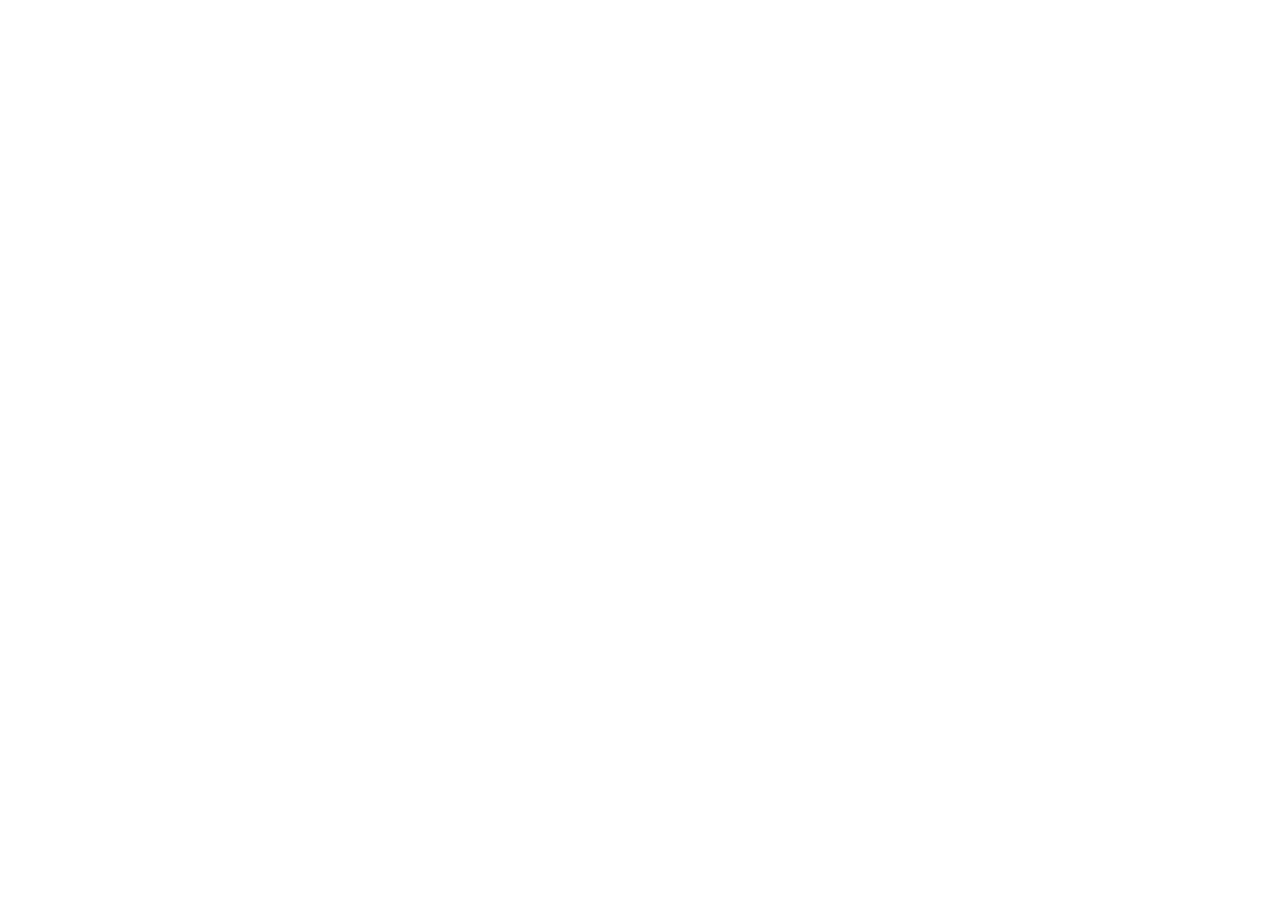
==== commit c9b2b67c: "Rewrite Deeptrack Studio in TypeScript with Vite" ====
--- a/index.html
+++ b/index.html
@@ -1,232 +1,23 @@
-<!DOCTYPE html>
+<!doctype html>
 <html lang="en">
-<head>
-<meta charset="UTF-8">
-<meta name="viewport" content="width=device-width, initial-scale=1.0">
-<title>Deeptrack Studio | Applied AI Engineering & Consulting</title>
-<meta name="description" content="Deeptrack Studio is Deeptrack Inc.'s applied AI engineering and consulting arm. We take on projects that need real technical depth: custom AI/ML systems, adoption strategy, product design, executive training, and applied research.">
-<meta property="og:type" content="website">
-<meta property="og:title" content="Deeptrack Studio | Applied AI Engineering & Consulting">
-<meta property="og:description" content="Deeptrack Studio is Deeptrack Inc.'s applied AI engineering and consulting arm. We take on projects that need real technical depth: custom AI/ML systems, adoption strategy, product design, executive training, and applied research.">
-<meta property="og:image" content="https://studio.deeptrack.io/assets/android-chrome-512x512.png">
-<meta property="og:url" content="https://studio.deeptrack.io/index.html">
-<meta name="twitter:card" content="summary">
-<meta name="twitter:title" content="Deeptrack Studio | Applied AI Engineering & Consulting">
-<meta name="twitter:description" content="Deeptrack Studio is Deeptrack Inc.'s applied AI engineering and consulting arm. We take on projects that need real technical depth: custom AI/ML systems, adoption strategy, product design, executive training, and applied research.">
-<meta name="twitter:image" content="https://studio.deeptrack.io/assets/android-chrome-512x512.png">
-<link rel="preconnect" href="https://fonts.googleapis.com">
-<link href="https://fonts.googleapis.com/css2?family=Poppins:wght@500;600;700&family=Inter:wght@400;500;600;700&display=swap" rel="stylesheet">
-<link rel="icon" href="assets/favicon.ico" sizes="any">
-<link rel="icon" type="image/png" sizes="32x32" href="assets/favicon-32x32.png">
-<link rel="apple-touch-icon" sizes="180x180" href="assets/apple-touch-icon.png">
-<link rel="icon" type="image/png" sizes="192x192" href="assets/android-chrome-192x192.png">
-<link rel="icon" type="image/png" sizes="512x512" href="assets/android-chrome-512x512.png">
-<link rel="stylesheet" href="assets/styles.css">
-</head>
-<body>
-
-<header>
-  <div class="wrap">
-    <nav>
-      <a href="/" class="logo" style="display:flex;align-items:center;gap:10px;">
-        <div class="logo-stack">
-          <div class="logo-text">deeptrack<span>studio</span></div>
-          <div class="logo-sub">A Subsidiary of Deeptrack Inc.</div>
-        </div>
-        <span class="barmark"><span></span><span></span><span></span></span>
-      </a>
-      <div class="nav-links">
-        <a href="/" class="active">Home</a>
-        <a href="/services">Services</a>
-        <a href="/stories">Success Stories</a>
-        <a href="/process">Process</a>
-        <a href="/insights">Insights</a>
-        <a href="/about">About</a>
-        <a href="/contact">Contact</a>
-      </div>
-      <a href="https://calendly.com/koyundibryan/30min" class="btn btn-primary" target="_blank" rel="noopener">Book a Call</a>
-    </nav>
-  </div>
-</header>
-
-<section class="hero">
-  <video class="hero-bg-video" autoplay muted loop playsinline>
-    <source src="assets/Elodin.mp4" type="video/mp4">
-  </video>
-  <div class="hero-overlay"></div>
-
-  <div class="wrap hero-content">
-    <span class="eyebrow">Applied AI Consulting &amp; Engineering — Global</span>
-    <h1>AI engineering for the problems generalist vendors won't touch.</h1>
-    <p class="lede">Deeptrack Studio is Deeptrack Inc.'s applied AI engineering and consulting arm, built for projects that need real technical depth: engineering, strategy, design, executive training, and applied research.</p>
-    <div class="hero-ctas">
-      <a href="https://calendly.com/koyundibryan/30min" class="btn btn-primary" target="_blank" rel="noopener">Book a Call</a>
-      <a href="/stories" class="btn btn-ghost">See Our Work</a>
-    </div>
-    <div class="hero-stats">
-      <div><strong>8+</strong><span>Engagements across 3 continents</span></div>
-      <div><strong>6</strong><span>Applied AI service lines</span></div>
-      <div><strong>Nairobi</strong><span>Global delivery, local base</span></div>
-    </div>
-  </div>
-
-  <div class="signal-caption">
-    <span class="dot"></span>
-    <span>Nairobi — 21:00 EAT</span>
-  </div>
-</section>
-
-<section class="section-pad">
-  <div class="wrap">
-    <div class="section-head">
-      <span class="eyebrow">What We Do</span>
-      <h2>Six service lines. One engineering standard.</h2>
-      <p>Every engagement runs through the same technical bar, whether it's a model in production or a boardroom briefing.</p>
-    </div>
-    <div class="services-grid">
-
-      <div class="service-card">
-        <span class="barmark" style="height:26px;"><span style="height:30%"></span><span style="height:65%"></span><span style="height:100%"></span></span>
-        <h3>AI Engineering</h3>
-        <p>Custom AI/ML systems built to solve real, technically demanding problems, from applied systems like Math AI to document intelligence, translation engines, and model fine-tuning.</p>
-      </div>
-
-      <div class="service-card">
-        <span class="barmark" style="height:26px;"><span style="height:55%"></span><span style="height:80%"></span><span style="height:60%"></span></span>
-        <h3>AI Consulting &amp; Strategy</h3>
-        <p>Advisory that tells leadership where and how to actually adopt AI: readiness assessments, adoption roadmaps, and build-vs-buy calls.</p>
-      </div>
-
-      <div class="service-card">
-        <span class="barmark" style="height:26px;"><span style="height:70%"></span><span style="height:40%"></span><span style="height:100%"></span></span>
-        <h3>AI Design &amp; Integration</h3>
-        <p>AI-native experiences, designed and shipped into real products: design systems, feature integration, and UX for AI-powered tools.</p>
-      </div>
-
-      <div class="service-card">
-        <span class="barmark" style="height:26px;"><span style="height:40%"></span><span style="height:100%"></span><span style="height:70%"></span></span>
-        <h3>Corporate AI Training for Executives</h3>
-        <p>Hands-on AI literacy for the people making the calls: executive readiness workshops, board briefings, department upskilling.</p>
-      </div>
-
-      <div class="service-card">
-        <span class="barmark" style="height:26px;"><span style="height:100%"></span><span style="height:55%"></span><span style="height:35%"></span></span>
-        <h3>AI for Media &amp; Motion</h3>
-        <p>Applied AI inside video, animation, and motion production: motion design, corporate training video series, synthetic and CGI media detection.</p>
-      </div>
-
-      <div class="service-card">
-        <span class="barmark" style="height:26px;"><span style="height:60%"></span><span style="height:60%"></span><span style="height:100%"></span></span>
-        <h3>Applied Research &amp; Trust</h3>
-        <p>Research and thought leadership at the technical edge of AI trust: deepfake and synthetic-media research, symposia, technical whitepapers.</p>
-      </div>
-
-    </div>
-    <a href="/services" class="stories-link" style="margin-top:36px;">See all services →</a>
-  </div>
-</section>
-
-<section class="section-pad bg-tint">
-  <div class="wrap">
-    <div class="section-head">
-      <span class="eyebrow">Success Stories</span>
-      <h2>Engagements, not case study theater.</h2>
-      <p>A sample of what's shipped, across Africa, the Americas, and Asia.</p>
-    </div>
-    <div class="stories-strip">
-
-      <div class="story-card">
-        <span class="story-flag"><img src="https://flagcdn.com/60x45/bj.png" alt="Benin flag"></span>
-        <span class="story-tag">AI Engineering</span>
-        <h4>Math AI — Benin</h4>
-        <p>Applied AI system built to support mathematics learning and problem-solving. Helps students work through problems step by step with real-time guidance.</p>
-        <a href="/case-studies#math-ai-benin" style="font-size:13px;font-weight:600;color:var(--accent);margin-top:4px;">Read full case study →</a>
-      </div>
-
-      <div class="story-card">
-        <span class="story-flag"><img src="https://flagcdn.com/60x45/us.png" alt="United States flag"></span>
-        <span class="story-tag">AI Design &amp; Integration</span>
-        <h4>Design Systems — Dallas, USA</h4>
-        <p>Built an AI-driven design system integrated into the client's product, Bundlesbets. Gave the team a consistent, scalable UI foundation across the platform.</p>
-        <a href="/case-studies#design-systems-dallas" style="font-size:13px;font-weight:600;color:var(--accent);margin-top:4px;">Read full case study →</a>
-      </div>
-
-      <div class="story-card">
-        <span class="story-flag"><img src="https://flagcdn.com/60x45/mx.png" alt="Mexico flag"></span>
-        <span class="story-tag">Applied Research &amp; Trust</span>
-        <h4>Media CGI Detection — Mexico</h4>
-        <p>Synthetic and CGI media detection engagement for a Mexico-based client. Flags manipulated footage before it reaches broadcast or publication.</p>
-        <a href="/case-studies#media-cgi-detection-mexico" style="font-size:13px;font-weight:600;color:var(--accent);margin-top:4px;">Read full case study →</a>
-      </div>
-
-    </div>
-    <a href="/stories" class="stories-link">See all success stories →</a>
-  </div>
-</section>
-
-<section class="section-pad">
-  <div class="wrap">
-    <div class="section-head">
-      <span class="eyebrow">How We Work</span>
-      <h2>Six steps. No surprises.</h2>
-      <p>The same process runs whether the engagement is two weeks or six months. <a href="/process" style="color:var(--accent);font-weight:600;">See the full process →</a></p>
-    </div>
-    <div class="process-strip process-track">
-      <div class="process-step"><div class="num">1</div><h4>Discovery Call</h4><p>We scope the problem, not the pitch.</p></div>
-      <div class="process-step"><div class="num">2</div><h4>Scoping &amp; Proposal</h4><p>Clear deliverables, timeline, and cost.</p></div>
-      <div class="process-step"><div class="num">3</div><h4>Technical Design</h4><p>Architecture reviewed and approved before we build.</p></div>
-      <div class="process-step"><div class="num">4</div><h4>Delivery</h4><p>Engineering happens in the open, with checkpoints.</p></div>
-      <div class="process-step"><div class="num">5</div><h4>Review &amp; Iteration</h4><p>We test against the real problem, not the demo.</p></div>
-      <div class="process-step"><div class="num">6</div><h4>Handover</h4><p>Documented, owned, and yours to run.</p></div>
-    </div>
-  </div>
-</section>
-
-<section class="section-pad" style="padding-top:0;">
-  <div class="wrap">
-    <div class="cta-band">
-      <h2>Have an AI project that's too technical for a typical vendor? Let's talk.</h2>
-      <a href="https://calendly.com/koyundibryan/30min" class="btn btn-on-navy" target="_blank" rel="noopener">Book a Call</a>
-    </div>
-  </div>
-</section>
-
-
-<footer>
-  <div class="wrap">
-    <div class="footer-grid">
-      <div class="footer-col">
-        <div class="logo-text">deeptrack<span>studio</span></div>
-        <p class="footer-tagline">A subsidiary of Deeptrack Inc., applied AI engineering and consulting, globally.</p>
-      </div>
-      <div class="footer-col">
-        <h5>Site</h5>
-        <a href="/about">About</a>
-        <a href="/services">Services</a>
-        <a href="/stories">Success Stories</a>
-        <a href="/case-studies">Case Studies</a>
-        <a href="/process">Process</a>
-        <a href="/insights">Insights &amp; Research</a>
-        <a href="/faq">FAQ</a>
-        <a href="/contact">Contact</a>
-      </div>
-      <div class="footer-col">
-        <h5>Contact</h5>
-        <a href="mailto:project@deeptrack.io">project@deeptrack.io</a>
-        <a href="tel:+254720882406">+254 720 882 406</a>
-        <span style="display:block;font-size:14px;color:var(--body-grey);margin-bottom:11px;">Nairobi, Kenya</span>
-      </div>
-      <div class="footer-col">
-        <h5>Book</h5>
-        <a href="https://calendly.com/koyundibryan/30min" target="_blank" rel="noopener">Schedule a call →</a>
-      </div>
-    </div>
-    <div class="footer-bottom">
-      <span>© Deeptrack Studio, a subsidiary of Deeptrack Inc.</span>
-      <span>deeptrack.io</span>
-    </div>
-  </div>
-</footer>
-
-</body>
+  <head>
+    <meta charset="UTF-8" />
+    <meta name="viewport" content="width=device-width, initial-scale=1.0, maximum-scale=1" />
+    <meta name="description" content="Deeptrack Studio is Deeptrack Inc.'s applied AI engineering and consulting arm for organizations solving technically demanding AI, trust, and product problems." />
+    <meta name="robots" content="index,follow" />
+    <meta name="theme-color" content="#0191DA" />
+    <link rel="canonical" href="https://studio.deeptrack.io/" />
+    <meta property="og:title" content="Deeptrack Studio | Applied AI Engineering & Consulting" />
+    <meta property="og:description" content="Applied AI engineering, strategy, research, design, executive training, and trust work for difficult operating problems." />
+    <meta property="og:type" content="website" />
+    <meta property="og:url" content="https://studio.deeptrack.io/" />
+    <link rel="preconnect" href="https://fonts.googleapis.com" />
+    <link rel="preconnect" href="https://fonts.gstatic.com" crossorigin />
+    <link href="https://fonts.googleapis.com/css2?family=Outfit:wght@300;400;500;600;700&family=Space+Grotesk:wght@400;500;600;700&display=swap" rel="stylesheet" />
+    <title>Deeptrack Studio | Applied AI Engineering & Consulting</title>
+  </head>
+  <body>
+    <div id="root"></div>
+    <script type="module" src="/src/main.tsx"></script>
+  </body>
 </html>
